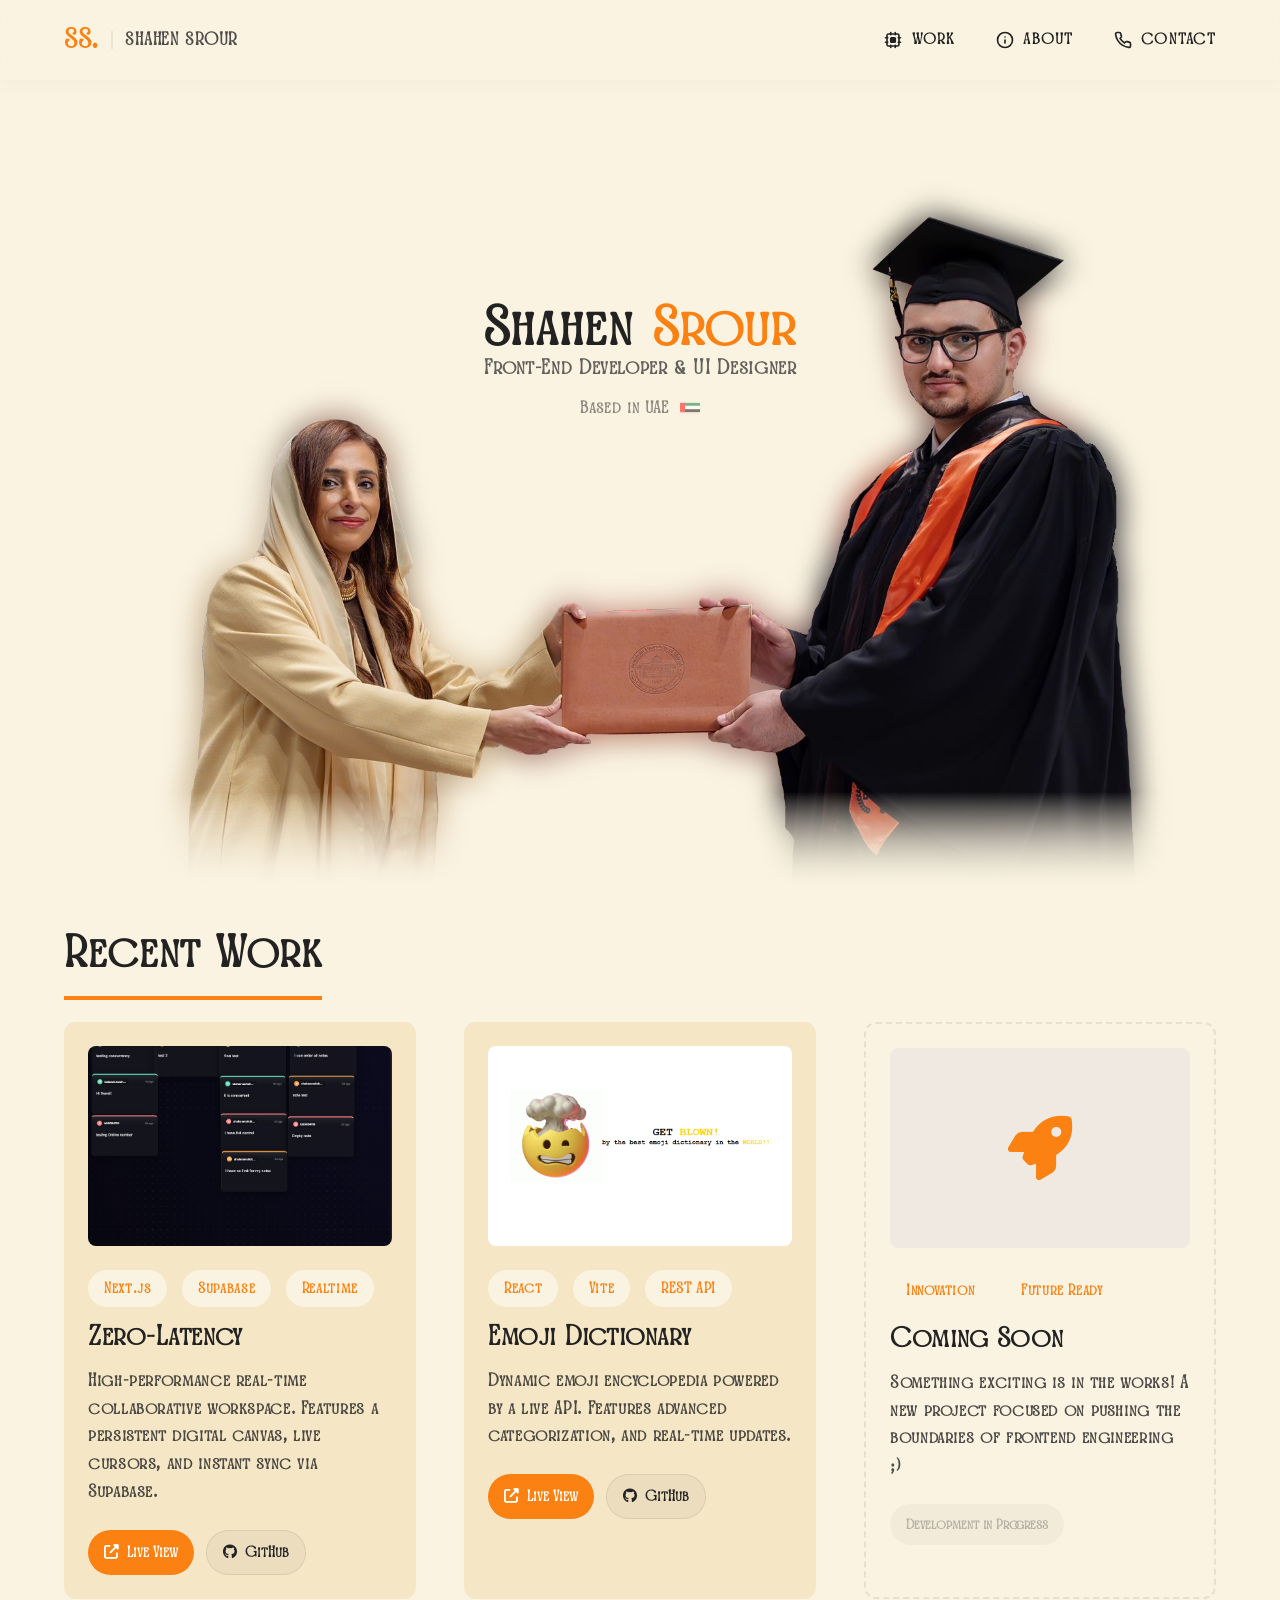
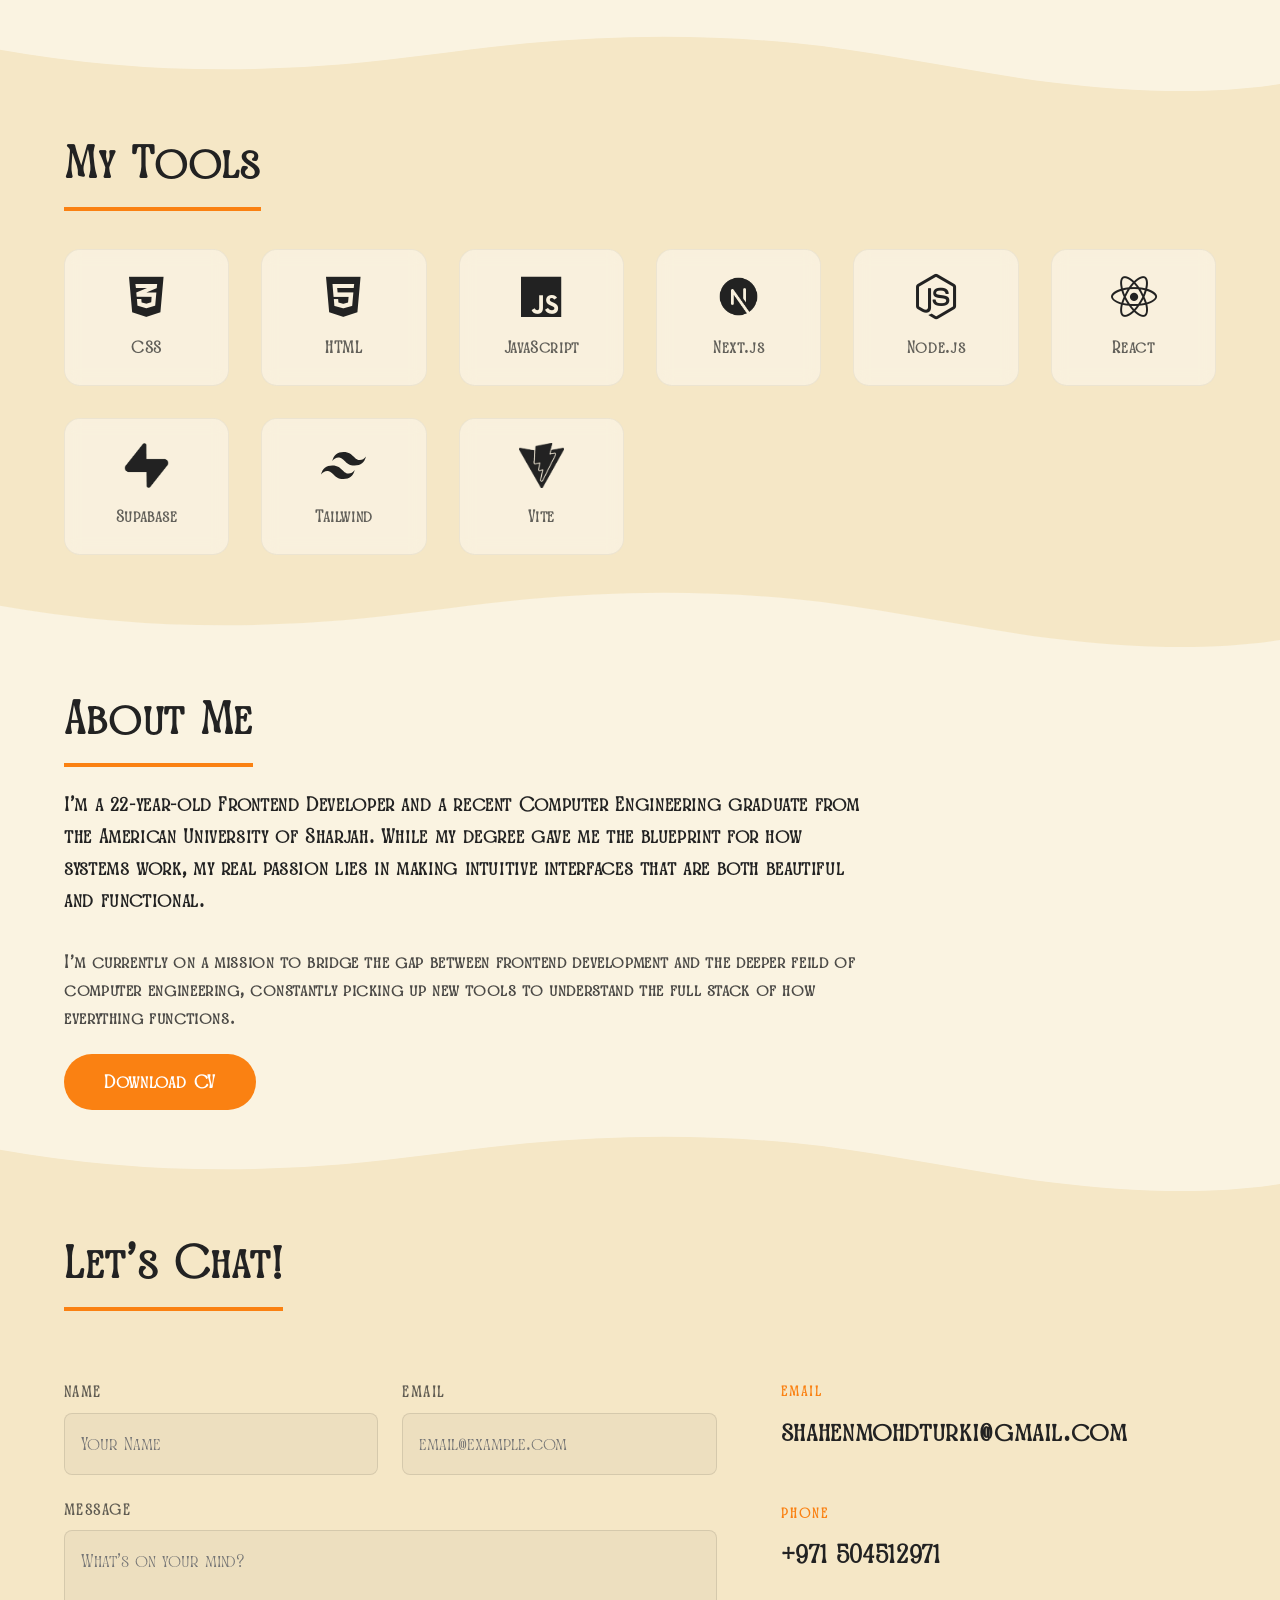
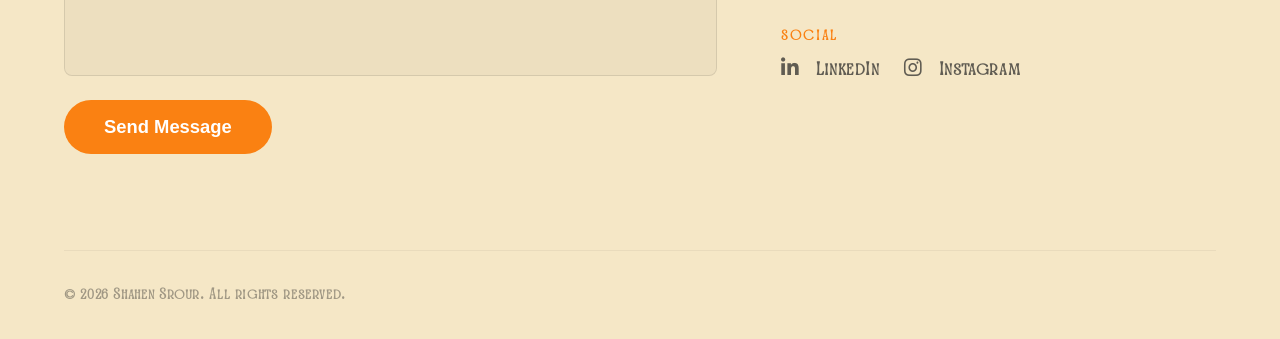
==== index.html @ a87fd387 "fixed the mail to issue" ====
<!DOCTYPE html>
<html lang="en">

<head>
  <meta charset="UTF-8">
  <meta name="viewport" content="width=device-width, initial-scale=1.0">
  <title>Shahen Srour | Portfolio</title>
  <meta name="description"
    content="Portfolio of Shahen Srour, a computer engineer specializing in frontend development.">

  <!-- Open Graph / Facebook -->
  <meta property="og:type" content="website">
  <meta property="og:url" content="https://shahensrour.com/"> <!-- Update with your actual URL if different -->
  <meta property="og:title" content="Shahen Srour | Portfolio">
  <meta property="og:description"
    content="Portfolio of Shahen Srour, a computer engineer specializing in frontend development.">
  <meta property="og:image" content="assets/images/profile_pic.png">

  <!-- Twitter -->
  <meta property="twitter:card" content="summary_large_image">
  <meta property="twitter:url" content="https://shahensrour.com/"> <!-- Update with your actual URL if different -->
  <meta property="twitter:title" content="Shahen Srour | Portfolio">
  <meta property="twitter:description"
    content="Portfolio of Shahen Srour, a computer engineer specializing in frontend development.">
  <meta property="twitter:image" content="assets/images/profile_pic.png">

  <!-- Favicon -->
  <link rel="icon" type="image/png" href="assets/images/profile_pic.png">


  <!-- Font Awesome -->
  <link rel="stylesheet" href="https://cdnjs.cloudflare.com/ajax/libs/font-awesome/6.5.1/css/all.min.css">

  <!-- CSS -->
  <link rel="stylesheet" href="style.css">
</head>

<body>

  <!-- Header -->
  <header>
    <div class="container">
      <div class="logo-group">
        <div class="logo">SS.</div>
        <span class="logo-name">Shahen Srour</span>
      </div>
      <nav class="desktop-nav">
        <ul>
          <li><a href="#work">
              <svg class="nav-icon cpu-icon" viewBox="0 0 24 24" fill="none" stroke="currentColor">
                <rect x="4" y="4" width="16" height="16" rx="2"></rect>
                <rect class="cpu-core" x="9" y="9" width="6" height="6" rx="1" fill="currentColor"></rect>
                <path d="M9 22V19M15 22V19M9 5V2M15 5V2M22 9H19M22 15H19M5 9H2M5 15H2"></path>
              </svg>
              <span>Work</span>
            </a></li>
          <li><a href="#about">
              <svg class="nav-icon info-i" viewBox="0 0 24 24" fill="none" stroke="currentColor">
                <circle cx="12" cy="12" r="10"></circle>
                <line x1="12" y1="16" x2="12" y2="12"></line>
                <line x1="12" y1="8" x2="12" y2="8.01"></line>
              </svg>
              <span>About</span>
            </a></li>
          <li><a href="#contact">
              <svg class="nav-icon phone" viewBox="0 0 24 24" fill="none" stroke="currentColor">
                <path
                  d="M22 16.92v3a2 2 0 01-2.18 2 19.79 19.79 0 01-8.63-3.07 19.5 19.5 0 01-6-6 19.79 19.79 0 01-3.07-8.67A2 2 0 014.11 2h3a2 2 0 012 1.72 12.84 12.84 0 00.7 2.81 2 2 0 01-.45 2.11L8.09 9.91a16 16 0 006 6l1.27-1.27a2 2 0 012.11-.45 12.84 12.84 0 002.81.7A2 2 0 0122 16.92z">
                </path>
              </svg>
              <span>Contact</span>
            </a></li>
        </ul>
      </nav>
      <div class="menu-toggle" id="menuToggle">
        <span></span>
        <span></span>
        <span></span>
      </div>
    </div>
  </header>

  <!-- Mobile Navigation Overlay -->
  <div class="mobile-nav-overlay" id="mobileNav">
    <div class="mobile-nav-content">
      <ul class="mobile-nav-links">
        <li><a href="#work">Work</a></li>
        <li><a href="#about">About</a></li>
        <li><a href="#contact">Contact</a></li>
      </ul>
      <div class="mobile-socials">
        <a href="https://www.linkedin.com/in/shahen-srour/" target="_blank"><i class="fa-brands fa-linkedin-in"></i></a>
        <a href="https://www.instagram.com/shahen_srour/" target="_blank"><i class="fa-brands fa-instagram"></i></a>
      </div>
    </div>
  </div>

  <!-- Hero Section -->
  <section class="hero">
    <div class="hero-image-container">
      <!-- Mobile-only cascading arrows (desktop style) natively in document flow so it's never cropped -->
      <svg class="mobile-diploma-arrows" viewBox="0 0 100 80" xmlns="http://www.w3.org/2000/svg">
        <g transform="translate(50, 15)">
          <path d="M-15,-15 L0,0 L15,-15" fill="none" stroke="var(--accent)" stroke-width="5" stroke-linecap="round"
            stroke-linejoin="round" class="arr arr-1" />
          <path d="M-15,0 L0,15 L15,0" fill="none" stroke="var(--accent)" stroke-width="5" stroke-linecap="round"
            stroke-linejoin="round" class="arr arr-2" />
          <path d="M-15,15 L0,30 L15,15" fill="none" stroke="var(--accent)" stroke-width="5" stroke-linecap="round"
            stroke-linejoin="round" class="arr arr-3" />
        </g>
      </svg>


      <picture style="display: contents;">
        <source media="(max-width: 768px)" srcset="assets/images/final_diploma.png">
        <img src="assets/images/hero.png" alt="Shahen Srour" class="hero-image" id="heroImage">
      </picture>

      <svg class="hero-image-overlay" viewBox="0 0 1600 1104" preserveAspectRatio="xMidYMid meet"
        xmlns="http://www.w3.org/2000/svg">

        <!-- The Clickable Area -->
        <polygon id="diplomaArea" points="660,660 950,650 940,850 655,850" class="diploma-click-area" />

        <!-- Playful Animated Arrows & Text pointing toward the diploma -->
        <g class="diploma-arrows-container" transform="translate(805, 590)">
          <!-- The Cascading Arrows -->
          <g class="diploma-arrows">
            <path d="M-20,-30 L0,-10 L20,-30" fill="none" stroke="var(--accent)" stroke-width="7" stroke-linecap="round"
              stroke-linejoin="round" class="arr arr-1" />
            <path d="M-20,-10 L0,10 L20,-10" fill="none" stroke="var(--accent)" stroke-width="7" stroke-linecap="round"
              stroke-linejoin="round" class="arr arr-2" />
            <path d="M-20,10 L0,30 L20,10" fill="none" stroke="var(--accent)" stroke-width="7" stroke-linecap="round"
              stroke-linejoin="round" class="arr arr-3" />
          </g>
          <!-- Hover Text -->
          <text class="diploma-hover-text" x="0" y="10" text-anchor="middle" font-family="var(--font-heading)"
            font-weight="900" font-size="45" fill="var(--accent)">YES!!</text>
        </g>

      </svg>

      <!-- Mobile overlay locked to the diploma coordinates (Percentages) -->
      <svg class="mobile-image-overlay" viewBox="0 0 100 100" preserveAspectRatio="none"
        xmlns="http://www.w3.org/2000/svg"
        style="position: absolute; top: 0; left: 0; width: 100%; height: 100%; pointer-events: none;">
        <polygon id="mobileDiplomaArea" points="77,63 148,53 131,147 52,132" class="mobile-diploma-click-area" />
      </svg>
    </div>
    <div class="container">
      <h1>Shahen <span>Srour</span></h1>
      <p>Front-End Developer & UI Designer</p>
      <div class="location-badge">
        <span>Based in UAE</span>
        <div class="flag-icon">
          <svg xmlns="http://www.w3.org/2000/svg" viewBox="0 0 600 300" width="100%" height="100%">
            <rect width="600" height="100" y="0" fill="#00732F" />
            <rect width="600" height="100" y="100" fill="#FFFFFF" />
            <rect width="600" height="100" y="200" fill="#000000" />
            <rect width="150" height="300" x="0" fill="#FF0000" />
          </svg>
        </div>
      </div>
    </div>
  </section>

  <!-- Work Section -->
  <section id="work">
    <div class="container">
      <h2 class="section-title reveal">Recent Work</h2>
      <div class="projects-grid">
        <!-- Project 1: Zero-Latency -->
        <div class="project-card reveal">
          <div class="project-img">
            <img src="assets/images/ZeroLat.png" alt="Zero-Latency Collaborative Workspace"
              style="width:100%; height:100%; object-fit:cover;">
          </div>
          <div class="tags">
            <span class="tag">Next.js</span>
            <span class="tag">Supabase</span>
            <span class="tag">Realtime</span>
          </div>
          <h3>Zero-Latency</h3>
          <p>High-performance real-time collaborative workspace. Features a persistent digital canvas, live cursors, and
            instant sync via Supabase.</p>
          <div class="project-actions">
            <a href="https://zero-latency-teal.vercel.app/" target="_blank" class="action-btn live"><i
                class="fas fa-external-link-alt"></i> Live View</a>
            <a href="https://github.com/ShahenSrour/Zero-Latency" target="_blank" class="action-btn github"><i
                class="fab fa-github"></i> GitHub</a>
          </div>
        </div>

        <!-- Project 2: Emoji Dictionary -->
        <div class="project-card reveal">
          <div class="project-img">
            <img src="assets/images/EmojiFind.png" alt="Emoji Dictionary & Finder"
              style="width:100%; height:100%; object-fit:cover;">
          </div>
          <div class="tags">
            <span class="tag">React</span>
            <span class="tag">Vite</span>
            <span class="tag">REST API</span>
          </div>
          <h3>Emoji Dictionary</h3>
          <p>Dynamic emoji encyclopedia powered by a live API. Features advanced categorization, and real-time updates.
          </p>
          <div class="project-actions">
            <a href="https://week6final.vercel.app/" target="_blank" class="action-btn live"><i
                class="fas fa-external-link-alt"></i> Live View</a>
            <a href="https://github.com/ShahenSrour/week6final" target="_blank" class="action-btn github"><i
                class="fab fa-github"></i> GitHub</a>
          </div>
        </div>

        <!-- Project 3: Coming Soon -->
        <div class="project-card reveal coming-soon">
          <div class="project-img">
            <div class="coming-soon-placeholder">
              <i class="fas fa-rocket"></i>
            </div>
          </div>
          <div class="tags">
            <span class="tag">Innovation</span>
            <span class="tag">Future Ready</span>
          </div>
          <h3>Coming Soon</h3>
          <p>Something exciting is in the works! A new project focused on pushing the boundaries of frontend engineering
            ;)</p>
          <div class="project-actions">
            <span class="action-btn disabled">Development in Progress</span>
          </div>
        </div>
      </div>
    </div>
    <div class="divider">
      <svg data-name="Layer 1" xmlns="http://www.w3.org/2000/svg" viewBox="0 0 1200 120" preserveAspectRatio="none">
        <path
          d="M985.66,92.83C906.67,72,823.78,31,743.84,14.19c-82.26-17.34-168.06-16.33-250.45.39-57.84,11.73-114,31.07-172,41.86A600.21,600.21,0,0,1,0,27.35V120H1200V95.8C1132.19,118.92,1055.71,111.31,985.66,92.83Z"
          class="shape-fill"></path>
      </svg>
    </div>
  </section>

  <!-- Skills Section -->
  <section id="skills">
    <div class="container">
      <h2 class="section-title reveal">My Tools</h2>
      <div class="skills-grid">
        <!-- 1. CSS -->
        <div class="skill-card" data-used-in="All Projects">
          <i class="fa-brands fa-css3-alt skill-icon"></i>
          <span>CSS</span>
        </div>
        <!-- 3. HTML -->
        <div class="skill-card" data-used-in="All Projects">
          <i class="fa-brands fa-html5 skill-icon"></i>
          <span>HTML</span>
        </div>
        <!-- 4. JavaScript -->
        <div class="skill-card" data-used-in="All Projects">
          <i class="fa-brands fa-js skill-icon"></i>
          <span>JavaScript</span>
        </div>
        <!-- 6. Next.js -->
        <div class="skill-card" data-used-in="Zero-Latency">
          <img src="assets/images/NextJs.png" alt="Next.js" class="skill-icon">
          <span>Next.js</span>
        </div>
        <!-- 7. Node.js -->
        <div class="skill-card" data-used-in="Zero-Latency">
          <i class="fa-brands fa-node-js skill-icon"></i>
          <span>Node.js</span>
        </div>
        <!-- 9. React -->
        <div class="skill-card" data-used-in="All Projects">
          <i class="fa-brands fa-react skill-icon"></i>
          <span>React</span>
        </div>
        <!-- 12. Supabase -->
        <div class="skill-card" data-used-in="Zero-Latency">
          <img src="assets/images/SupaBase.png" alt="Supabase" class="skill-icon">
          <span>Supabase</span>
        </div>
        <!-- 13. Tailwind CSS -->
        <div class="skill-card" data-used-in="All Projects">
          <svg class="skill-icon" viewBox="0 0 24 24" fill="currentColor">
            <path
              d="M12.001 4.8c-3.2 0-5.2 1.6-6 4.8 1.2-1.6 2.6-2.2 4.2-1.8.913.228 1.565.89 2.288 1.624C13.666 10.618 15.027 12 18.001 12c3.2 0 5.2-1.6 6-4.8-1.2 1.6-2.6 2.2-4.2 1.8-.913-.228-1.565-.89-2.288-1.624C16.337 6.182 14.976 4.8 12.001 4.8zm-6 7.2c-3.2 0-5.2 1.6-6 4.8 1.2-1.6 2.6-2.2 4.2-1.8.913.228 1.565.89 2.288 1.624 1.177 1.194 2.538 2.576 5.512 2.576 3.2 0 5.2-1.6 6-4.8-1.2 1.6-2.6 2.2-4.2 1.8-.913-.228-1.565-.89-2.288-1.624C10.337 13.382 8.976 12 6.001 12z" />
          </svg>
          <span>Tailwind</span>
        </div>
        <!-- 15. Vite -->
        <div class="skill-card" data-used-in="Emoji Dictionary">
          <img src="assets/images/Vite.png" alt="Vite" class="skill-icon">
          <span>Vite</span>
        </div>
      </div>
    </div>
    <div class="divider">
      <svg data-name="Layer 1" xmlns="http://www.w3.org/2000/svg" viewBox="0 0 1200 120" preserveAspectRatio="none">
        <path
          d="M985.66,92.83C906.67,72,823.78,31,743.84,14.19c-82.26-17.34-168.06-16.33-250.45.39-57.84,11.73-114,31.07-172,41.86A600.21,600.21,0,0,1,0,27.35V120H1200V95.8C1132.19,118.92,1055.71,111.31,985.66,92.83Z"
          class="shape-fill"></path>
      </svg>
    </div>
  </section>

  <!-- About Section -->
  <section id="about" class="reveal">
    <div class="container">
      <h2 class="section-title">About Me</h2>
      <div style="max-width: 800px;">
        <p style="font-size: 1.25rem; margin-bottom: 2rem;">
          I’m a 22-year-old Frontend Developer and a recent Computer Engineering graduate from the American University
          of Sharjah. While my degree gave me the blueprint for how systems work, my real passion lies in making
          intuitive interfaces that are both beautiful and functional.
        </p>
        <p style="font-size: 1.1rem; opacity: 0.8; margin-bottom: 2rem;">
          I’m currently on a mission to bridge the gap between frontend development and the deeper feild of computer
          engineering, constantly picking up new tools to understand the full stack of how everything functions.</p>
        <div class="contact-links" style="justify-content: flex-start;">
          <a href="assets/docs/Shahen_Srour_CV.pdf" target="_blank" download class="contact-btn">Download CV</a>
        </div>
      </div>
    </div>
    <div class="divider">
      <svg data-name="Layer 1" xmlns="http://www.w3.org/2000/svg" viewBox="0 0 1200 120" preserveAspectRatio="none">
        <path
          d="M985.66,92.83C906.67,72,823.78,31,743.84,14.19c-82.26-17.34-168.06-16.33-250.45.39-57.84,11.73-114,31.07-172,41.86A600.21,600.21,0,0,1,0,27.35V120H1200V95.8C1132.19,118.92,1055.71,111.31,985.66,92.83Z"
          class="shape-fill"></path>
      </svg>
    </div>
  </section>

  <!-- Contact Section -->
  <section id="contact" class="reveal">
    <div class="container">
      <h2 class="section-title">Let's Chat!</h2>
      <div class="contact-grid">
        <!-- Contact Form -->
        <div class="contact-form-wrapper reveal">
          <form class="contact-form" action="https://formspree.io/f/xykbylvr" method="POST">
            <div class="form-row">
              <div class="form-group">
                <label for="name">Name</label>
                <input type="text" id="name" name="name" placeholder="Your Name" required>
              </div>
              <div class="form-group">
                <label for="email">Email</label>
                <input type="email" id="email" name="email" placeholder="email@example.com" required>
              </div>
            </div>
            <div class="form-group">
              <label for="message">Message</label>
              <textarea id="message" name="message" rows="4" placeholder="What's on your mind?" required></textarea>
            </div>
            <button type="submit" class="contact-btn">Send Message</button>
          </form>
        </div>

        <!-- Contact Info -->
        <div class="contact-details reveal">
          <div class="detail-item">
            <span class="detail-label">Email</span>
            <a href="https://mail.google.com/mail/?view=cm&fs=1&to=shahenmohdturki@gmail.com" target="_blank" class="detail-link">shahenmohdturki@gmail.com</a>
          </div>
          <div class="detail-item">
            <span class="detail-label">Phone</span>
            <a href="tel:+971504512971" class="detail-link">+971 504512971</a>
          </div>
          <div class="detail-item">
            <span class="detail-label">Social</span>
            <div class="social-links">
              <a href="https://www.linkedin.com/in/shahen-srour/" target="_blank"><i
                  class="fa-brands fa-linkedin-in"></i> LinkedIn</a>
              <a href="https://www.instagram.com/shahen_srour/" target="_blank"><i class="fa-brands fa-instagram"></i>
                Instagram</a>
            </div>
          </div>
        </div>
      </div>

      <div class="footer-bottom">
        <div class="footer-copy">
          <p>&copy; 2026 Shahen Srour. All rights reserved.</p>
        </div>
      </div>
    </div>
  </section>

  <!-- Diploma Modal -->
  <div id="diplomaModal" class="modal-overlay">
    <div class="modal-content" style="max-width: 800px; padding: 2rem;">
      <div class="modal-header"
        style="display: flex; justify-content: space-between; align-items: center; margin-bottom: 1rem;">
        <h2 style="margin: 0; font-size: 1.5rem;">My Diploma</h2>
        <button id="closeDiplomaBtn"
          style="background: none; border: none; font-size: 2rem; cursor: pointer; color: var(--text); line-height: 1;">&times;</button>
      </div>
      <div class="diploma-placeholder">
        <iframe src="assets/docs/AUS%20Diploma%20@94119.pdf" width="100%" height="100%" style="border: none;"></iframe>
      </div>
    </div>
  </div>

  <!-- Thank You Modal -->
  <div id="thankYouModal" class="modal-overlay">
    <div class="modal-content">
      <div class="modal-icon"><i class="fas fa-check-circle"></i></div>
      <h2>Message Sent!</h2>
      <p>Thank you for reaching out, Shahen will get back to you soon.</p>
    </div>
  </div>

  <!-- JS -->
  <script src="script.js"></script>
</body>

</html>
---- style.css ----
@font-face {
  font-family: 'Awesome Lathusca';
  src: url('./assets/fonts/Awesome%20Lathusca%20Regular.otf') format('opentype');
  font-weight: normal;
  font-style: normal;
}

:root {
  --bg: #FAF3E1;
  --text: #222222;
  --accent: #FA8112;
  --support: #F5E7C6;
  --font-heading: 'Awesome Lathusca', serif;
  --font-body: 'Awesome Lathusca', serif;
  --transition: all 0.4s cubic-bezier(0.23, 1, 0.32, 1);
}

* {
  margin: 0;
  padding: 0;
  box-sizing: border-box;
}

body {
  background-color: var(--bg);
  color: var(--text);
  font-family: var(--font-body);
  line-height: 1.6;
  overflow-x: hidden;
  font-size: 1.32rem;
  font-weight: 700;
  letter-spacing: 0.03em;
}

h1,
h2,
h3 {
  font-family: var(--font-heading);
  font-weight: 800;
  letter-spacing: 0.02em;
}

a {
  text-decoration: none;
  color: inherit;
  transition: var(--transition);
}

/* Layout Utilities */
.container {
  max-width: 1300px;
  margin-left: auto;
  margin-right: auto;
  padding: 0 4rem;
}

section {
  padding: 2rem 0 8rem 0;
  position: relative;
  overflow: hidden;
  scroll-margin-top: 80px;
  /* Offset for fixed header height */
}

/* Section Dividers */
.divider {
  position: absolute;
  bottom: -1px;
  /* Overlap slightly to hide stitch lines */
  left: 0;
  width: 100%;
  overflow: hidden;
  line-height: 0;
  z-index: 10;
}

.divider svg {
  position: relative;
  display: block;
  width: calc(100% + 1.3px);
  height: 60px;
}

#work .divider .shape-fill {
  fill: var(--support);
}

#work {
  padding-top: 1rem;
  padding-bottom: 6rem;
}

#skills .divider .shape-fill {
  fill: var(--bg);
}

#about .divider .shape-fill {
  fill: var(--support);
}

#about {
  padding-bottom: 6rem;
}

#skills,
#contact {
  background-color: var(--support);
  padding-bottom: 6rem;
}

#contact {
  padding-bottom: 2rem;
}

/* Header */
header {
  height: 80px;
  /* Standardized height for a consistent look */
  display: flex;
  align-items: center;
  position: fixed;
  top: 0;
  left: 0;
  width: 100%;
  z-index: 2100;
  background: rgba(250, 243, 225, 0.85);
  backdrop-filter: blur(12px);
  box-shadow: 0 4px 20px rgba(0, 0, 0, 0.03);
  /* Always subtle shadow */
}

header .container {
  display: flex;
  justify-content: space-between;
  align-items: center;
  width: 100%;
}

.logo-group {
  display: flex;
  align-items: center;
  gap: 0.75rem;
}

.logo {
  font-family: var(--font-heading);
  font-weight: 900;
  font-size: 1.72rem;
  color: var(--accent);
  line-height: 1;
}

.logo-name {
  font-family: var(--font-heading);
  font-weight: 900;
  font-size: 1.09rem;
  text-transform: uppercase;
  letter-spacing: 0.05em;
  opacity: 0.8;
  border-left: 2px solid rgba(0, 0, 0, 0.08);
  padding-left: 0.75rem;
  line-height: 1;
}

.desktop-nav ul {
  display: flex;
  list-style: none;
  gap: 2.5rem;
}

.desktop-nav ul a {
  display: flex;
  align-items: center;
  gap: 0.6rem;
  font-weight: 700;
  font-size: 0.98rem;
  text-transform: uppercase;
  letter-spacing: 0.08em;
  padding: 0.5rem 0rem;
}

.desktop-nav ul a:hover {
  color: var(--accent);
}

.nav-icon {
  width: 18px;
  height: 18px;
  stroke: currentColor;
  stroke-width: 2.2;
  stroke-linecap: round;
  stroke-linejoin: round;
  transition: transform 0.3s cubic-bezier(0.17, 0.67, 0.83, 0.67);
}

/* Menu Toggle Bar (Burger) */
.menu-toggle {
  display: none;
  flex-direction: column;
  gap: 6px;
  cursor: pointer;
  z-index: 2100;
  padding: 10px;
}

.menu-toggle span {
  display: block;
  width: 28px;
  height: 2px;
  background-color: var(--text);
  border-radius: 2px;
  transition: var(--transition);
  transform-origin: center;
}

.menu-toggle.active span:nth-child(1) {
  transform: translateY(8px) rotate(45deg);
}

.menu-toggle.active span:nth-child(2) {
  opacity: 0;
  transform: translateX(-10px);
}

.menu-toggle.active span:nth-child(3) {
  transform: translateY(-8px) rotate(-45deg);
}

/* Mobile Nav Overlay */
.mobile-nav-overlay {
  position: fixed;
  top: 0;
  left: 0;
  width: 100%;
  height: 100%;
  background: rgba(250, 243, 225, 0.95);
  backdrop-filter: blur(20px);
  z-index: 2000;
  display: flex;
  align-items: center;
  justify-content: center;
  opacity: 0;
  visibility: hidden;
  transition: var(--transition);
}

.mobile-nav-overlay.active {
  opacity: 1;
  visibility: visible;
}

.mobile-nav-content {
  text-align: center;
}

.mobile-nav-links {
  list-style: none;
  margin-bottom: 3rem;
}

.mobile-nav-links li {
  margin-bottom: 2rem;
  overflow: hidden;
}

.mobile-nav-links a {
  font-family: var(--font-heading);
  font-size: 2.88rem;
  font-weight: 900;
  color: var(--text);
  text-transform: uppercase;
  display: block;
  transition: var(--transition);
  transform: translateY(50px);
  opacity: 0;
}

.mobile-nav-overlay.active .mobile-nav-links a {
  transform: translateY(0);
  opacity: 1;
}

/* Staggered link animations */
.mobile-nav-overlay.active .mobile-nav-links li:nth-child(1) a {
  transition-delay: 0.1s;
}

.mobile-nav-overlay.active .mobile-nav-links li:nth-child(2) a {
  transition-delay: 0.2s;
}

.mobile-nav-overlay.active .mobile-nav-links li:nth-child(3) a {
  transition-delay: 0.3s;
}

.mobile-nav-links a:hover {
  color: var(--accent);
  transform: scale(1.1);
}

.mobile-socials {
  display: flex;
  justify-content: center;
  gap: 2rem;
  font-size: 1.72rem;
  opacity: 0;
  transform: translateY(20px);
  transition: var(--transition);
  transition-delay: 0.4s;
}

.mobile-nav-overlay.active .mobile-socials {
  opacity: 1;
  transform: translateY(0);
}

.mobile-socials a:hover {
  color: var(--accent);
}

/* Tripwire Animation Classes */
nav ul a.is-animating .nav-icon.phone {
  animation: ring 0.4s infinite ease-in-out;
}

nav ul a.is-animating .nav-icon.info-i {
  animation: bounce 0.6s infinite ease-out;
  /* Now infinite if hovering */
}

nav ul a.is-animating .nav-icon.cpu-icon {
  animation: cpuProcess 0.6s infinite ease-in-out;
}

nav ul a.is-animating .nav-icon.cpu-icon .cpu-core {
  animation: cpuPulse 0.4s infinite alternate;
}

@keyframes cpuProcess {

  0%,
  100% {
    transform: scale(1) rotate(0);
  }

  50% {
    transform: scale(1.1) rotate(5deg);
  }
}

@keyframes cpuPulse {
  from {
    opacity: 0.4;
    filter: drop-shadow(0 0 0px var(--accent));
  }

  to {
    opacity: 1;
    filter: drop-shadow(0 0 4px var(--accent));
  }
}

@keyframes ring {

  0%,
  100% {
    transform: rotate(0);
  }

  25% {
    transform: rotate(-15deg);
  }

  50% {
    transform: rotate(15deg);
  }

  75% {
    transform: rotate(-15deg);
  }
}

@keyframes bounce {

  0%,
  100% {
    transform: translateY(0);
  }

  40% {
    transform: translateY(-7px);
  }

  60% {
    transform: translateY(-2px);
  }

  80% {
    transform: translateY(-5px);
  }
}

/* Hero Section */
.hero {
  height: 100vh;
  width: 100%;
  display: flex;
  align-items: center;
  justify-content: center;
  position: relative;
  background-color: var(--bg);
}

.hero-image-container {
  position: absolute;
  bottom: 0;
  left: 0;
  width: 100%;
  height: 80vh;
  z-index: 1;
  transform: translateX(15px);
  pointer-events: none;
}

.hero-image {
  width: 100%;
  height: 100%;
  object-fit: contain;
  pointer-events: none;
}

@media (max-width: 768px) {
  .hero-image {
    border-radius: 0 0 25% 25%;
  }
}

@media (min-width: 769px) {
  .hero-image {
    -webkit-mask-image: linear-gradient(to bottom, black 85%, transparent 100%);
    mask-image: linear-gradient(to bottom, black 85%, transparent 100%);
  }
}

.hero-image-overlay,
.mobile-image-overlay {
  position: absolute;
  top: 0;
  left: 0;
  width: 100%;
  height: 100%;
  pointer-events: none;
  /* Let empty space pass clicks through */
  overflow: visible;
  /* Prevent SVGs from cropping out-of-bounds polygons visually */
}

.diploma-click-area {
  fill: transparent;
  stroke: transparent;
  pointer-events: auto;
  /* Clicks register on the entire polygon */
  cursor: pointer;
  transition: var(--transition);
}

.mobile-diploma-click-area {
  fill: transparent;
  stroke: transparent;
  pointer-events: auto;
  cursor: pointer;
  transition: var(--transition);
}

/* Playful SVG Arrows Container */
.diploma-arrows-container {
  pointer-events: none;
  /* Let empty space pass clicks through */
}

/* Ensure mobile-dedicated elements remain hidden on desktop */
.mobile-diploma-arrows,
.mobile-image-overlay {
  display: none !important;
}

.diploma-arrows {
  opacity: 1;
  transition: opacity 0.3s ease 0.3s;
  /* Waits 0.3s before fading in after mouse leaves */
}

.diploma-hover-text {
  opacity: 0;
  transform: translateY(10px) scale(0.8);
  transition: all 0.2s ease 0s;
  /* Fades out immediately when mouse leaves */
}

.arr {
  opacity: 0;
  animation: arrowStrobe 2s infinite ease-out;
}

.arr-1 {
  animation-delay: 0s;
}

.arr-2 {
  animation-delay: 0.2s;
}

.arr-3 {
  animation-delay: 0.4s;
}

@keyframes arrowStrobe {
  0% {
    opacity: 0;
    transform: translateY(-20px);
  }

  35% {
    opacity: 1;
    transform: translateY(0);
  }

  75% {
    opacity: 0;
    transform: translateY(20px);
  }

  100% {
    opacity: 0;
    transform: translateY(20px);
  }

  /* Ensures it remains invisible while resetting top */
}

/* Transform arrows to YES text upon hover seamlessly */
.diploma-click-area:hover~.diploma-arrows-container .diploma-arrows {
  opacity: 0;
  transition: opacity 0.1s ease 0s;
  /* Fades out immediately when hovered */
}

.diploma-click-area:hover~.diploma-arrows-container .diploma-hover-text {
  opacity: 1;
  transform: translateY(0) scale(1.1);
  fill: #e67610;
  transition: all 0.4s cubic-bezier(0.175, 0.885, 0.32, 1.275) 0.1s;
  /* Fades in smoothly after arrows disappear */
}

@media (min-width: 769px) {
  .hero-image-container::after {
    content: '';
    position: absolute;
    bottom: 0;
    left: 0;
    width: 100%;
    height: 15vh;
    background: linear-gradient(to top, var(--bg) 10%, transparent 80%);
    z-index: 2;
    pointer-events: none;
  }
}

.hero .container {
  position: absolute;
  top: 40%;
  left: 50%;
  transform: translate(-50%, -50%);
  z-index: 3;
  text-align: center;
  width: 100%;
  pointer-events: none;
}

.hero h1,
.hero p {
  pointer-events: auto;
}

.hero h1 {
  font-size: 3.45rem;
  font-weight: 900;
  margin-bottom: 0rem;
  line-height: 1;
}

.hero h1 span {
  color: var(--accent);
}

.hero p {
  font-size: 1.26rem;
  font-weight: 700;
  line-height: 1;
  margin-top: 0.2rem;
  max-width: 600px;
  margin-left: auto;
  margin-right: auto;
  opacity: 0.7;
}

.location-badge {
  display: flex;
  align-items: center;
  justify-content: center;
  gap: 0.5rem;
  margin-top: 1rem;
  font-size: 1.03rem;
  font-weight: 800;
  color: var(--text);
  opacity: 0.5;
}

.flag-icon {
  width: 20px;
  height: 10px;
  /* Exact 2:1 ratio for UA flag alignment */
  border-radius: 1px;
  box-shadow: 0 1px 3px rgba(0, 0, 0, 0.1);
  overflow: hidden;
  display: flex;
  margin-left: 0.2rem;
  /* Pull it slightly closer to the text */
}


/* Projects Section */
.section-title {
  font-size: 2.88rem;
  margin-bottom: 2rem;
  position: relative;
  display: inline-block;
}

.section-title::after {
  content: '';
  position: absolute;
  bottom: -10px;
  left: 0;
  width: 100%;
  height: 4px;
  background: var(--accent);
}

.projects-grid {
  display: grid;
  grid-template-columns: repeat(3, 1fr);
  gap: 3rem;
}

.project-card {
  background: var(--support);
  padding: 1.5rem;
  border-radius: 12px;
  transition: var(--transition);
}



.project-img {
  width: 100%;
  height: 200px;
  background: #eee;
  border-radius: 8px;
  margin-bottom: 1.5rem;
  overflow: hidden;
}

.project-card h3 {
  font-size: 1.72rem;
  margin-bottom: 0.5rem;
}

.project-card p {
  font-size: 1.09rem;
  opacity: 0.8;
  margin-bottom: 1.5rem;
}

.tag {
  display: inline-block;
  padding: 0.4rem 1rem;
  background: var(--bg);
  color: var(--accent);
  border-radius: 50px;
  font-size: 0.92rem;
  font-weight: 800;
  margin-right: 0.5rem;
  margin-bottom: 0.5rem;
}

/* Project Actions */
.project-actions {
  display: flex;
  gap: 0.75rem;
  flex-wrap: wrap;
}

.action-btn {
  padding: 0.6rem 1rem;
  border-radius: 50px;
  font-size: 0.92rem;
  font-weight: 800;
  display: flex;
  align-items: center;
  gap: 0.5rem;
  transition: var(--transition);
  text-transform: none;
  letter-spacing: 0;
}

.action-btn.live {
  background: var(--accent);
  color: white;
}

.action-btn.github {
  background: rgba(0, 0, 0, 0.04);
  color: var(--text);
  border: 1px solid rgba(0, 0, 0, 0.08);
}

.action-btn:hover:not(.disabled) {
  transform: translateY(-3px);
  box-shadow: 0 5px 15px rgba(250, 129, 18, 0.2);
}

.action-btn.disabled {
  background: rgba(0, 0, 0, 0.03);
  color: rgba(0, 0, 0, 0.25);
  cursor: not-allowed;
  pointer-events: none;
  font-size: 0.86rem;
}

/* Coming Soon Special Card */
.coming-soon {
  border: 2px dashed rgba(0, 0, 0, 0.08);
  background: transparent !important;
  box-shadow: none !important;
}



.coming-soon-placeholder {
  width: 100%;
  height: 100%;
  display: flex;
  align-items: center;
  justify-content: center;
  font-size: 4.02rem;
  color: var(--accent);
  background: rgba(250, 129, 18, 0.05);
  transition: var(--transition);
}



/* Skills Grid & Cards */
.skills-grid {
  display: grid;
  grid-template-columns: repeat(auto-fill, minmax(160px, 1fr));
  gap: 2rem;
  margin-top: 1rem;
}

.skill-card {
  background: rgba(255, 255, 255, 0.4);
  backdrop-filter: blur(8px);
  border: 1px solid rgba(0, 0, 0, 0.05);
  padding: 1.5rem;
  border-radius: 16px;
  display: flex;
  flex-direction: column;
  align-items: center;
  justify-content: center;
  gap: 1rem;
  transition: var(--transition);
  text-align: center;
  position: relative;
  /* For tooltips */
}

/* Tooltip Styles */
.skill-card::after {
  content: attr(data-used-in);
  position: absolute;
  bottom: 0px;
  /* Hidden start point */
  left: 50%;
  transform: translateX(-50%) translateY(10px);
  background: var(--text);
  color: white;
  padding: 0.5rem 1rem;
  border-radius: 8px;
  font-size: 0.86rem;
  font-weight: 700;
  white-space: nowrap;
  opacity: 0;
  visibility: hidden;
  transition: all 0.3s cubic-bezier(0.23, 1, 0.32, 1);
  pointer-events: none;
  z-index: 100;
  box-shadow: 0 10px 20px rgba(0, 0, 0, 0.15);
}

/* Tooltip arrow */
.skill-card::before {
  content: '';
  position: absolute;
  bottom: 0px;
  left: 50%;
  transform: translateX(-50%) translateY(10px);
  border-width: 6px;
  border-style: solid;
  border-color: var(--text) transparent transparent transparent;
  opacity: 0;
  visibility: hidden;
  transition: all 0.3s cubic-bezier(0.23, 1, 0.32, 1);
  z-index: 100;
}

.skill-card:hover::after {
  transition-delay: 100ms;
  opacity: 1;
  visibility: visible;
  bottom: 100%;
  /* Move above card */
  margin-bottom: 10px;
  transform: translateX(-50%) translateY(0);
}

.skill-card:hover::before {
  transition-delay: 100ms;
  opacity: 1;
  visibility: visible;
  bottom: 100%;
  margin-bottom: -2px;
  /* Connect arrow to tooltip */
  transform: translateX(-50%) translateY(0);
}

.skill-card:hover {
  transition-delay: 100ms;
  transform: translateY(-8px);
  background: white;
  border-color: var(--accent);
  box-shadow: 0 15px 30px rgba(250, 129, 18, 0.15);
}

.skill-icon {
  font-size: 2.88rem;
  width: 45px;
  height: 45px;
  color: var(--text);
  transition: var(--transition);
  object-fit: contain;
}

.skill-card:hover .skill-icon {
  transition-delay: 100ms;
  color: var(--accent);
  transform: scale(1.1);
}

.skill-card span {
  font-size: 1.03rem;
  font-weight: 800;
  color: var(--text);
  opacity: 0.7;
  transition: var(--transition);
}

.skill-card:hover span {
  opacity: 1;
  color: var(--accent);
}

/* Animations */
@keyframes rocketPulse {

  0%,
  100% {
    transform: scale(1) translateY(0);
    opacity: 0.3;
  }

  50% {
    transform: scale(1.1) translateY(-10px);
    opacity: 0.6;
  }
}

/* Scroll reveal for skills */
.skill-card.reveal {
  opacity: 0;
  transform: translateY(20px);
  transition: all 0.6s cubic-bezier(0.23, 1, 0.32, 1);
}

.skill-card.reveal.active {
  opacity: 1;
  transform: translateY(0);
}

/* Contact Section */
/* Contact Section Expanded */
.contact-grid {
  display: grid;
  grid-template-columns: 1.5fr 1fr;
  gap: 4rem;
  align-items: flex-start;
  margin-top: 3rem;
}

/* Contact Form */
.contact-form {
  display: flex;
  flex-direction: column;
  gap: 1.5rem;
}

.form-row {
  display: grid;
  grid-template-columns: 1fr 1fr;
  gap: 1.5rem;
}

.form-group {
  display: flex;
  flex-direction: column;
  gap: 0.5rem;
}

.form-group label {
  font-size: 0.92rem;
  font-weight: 800;
  text-transform: uppercase;
  letter-spacing: 0.1em;
  opacity: 0.7;
}

.form-group input,
.form-group textarea {
  padding: 1rem;
  background: rgba(0, 0, 0, 0.03);
  border: 1px solid rgba(0, 0, 0, 0.1);
  border-radius: 8px;
  font-family: inherit;
  font-size: 1.15rem;
  transition: var(--transition);
}

.form-group textarea {
  resize: none;
  /* Locked to prevent layout shifting */
}

.form-group input:focus,
.form-group textarea:focus {
  outline: none;
  border-color: var(--accent);
  background: var(--bg);
  box-shadow: 0 0 0 4px rgba(250, 129, 18, 0.1);
}

.contact-btn {
  padding: 1rem 2.5rem;
  background: var(--accent);
  color: white;
  border: none;
  border-radius: 50px;
  font-weight: 800;
  font-size: 1.15rem;
  cursor: pointer;
  transition: var(--transition);
  align-self: flex-start;
}

.contact-btn:hover {
  transform: translateY(-5px);
  box-shadow: 0 10px 20px rgba(250, 129, 18, 0.3);
}

/* Contact Details */
.contact-details {
  display: flex;
  flex-direction: column;
  gap: 3rem;
}

.detail-item {
  display: flex;
  flex-direction: column;
  gap: 0.5rem;
}

.detail-label {
  font-size: 0.86rem;
  font-weight: 900;
  text-transform: uppercase;
  letter-spacing: 0.15em;
  color: var(--accent);
}

.detail-link {
  font-size: 1.72rem;
  font-weight: 700;
  color: var(--text);
  transition: var(--transition);
}

.detail-link:hover {
  opacity: 0.7;
  transform: translateX(5px);
}

.social-links {
  display: flex;
  gap: 1.5rem;
}

.social-links a {
  font-size: 1.15rem;
  opacity: 0.7;
  transition: var(--transition);
}

.social-links b i {
  margin-right: 0.6rem;
  font-size: 1.26rem;
}

.social-links a:hover {
  opacity: 1;
  color: var(--accent);
}

.social-links a i {
  margin-right: 0.6rem;
  font-size: 1.26rem;
}

/* Footer Bottom */
.footer-bottom {
  margin-top: 6rem;
  padding-top: 2rem;
  border-top: 1px solid rgba(0, 0, 0, 0.05);
}

.footer-copy {
  display: flex;
  justify-content: space-between;
  opacity: 0.4;
  font-size: 0.92rem;
}

/* Animations */
@keyframes fadeInUp {
  to {
    opacity: 1;
    transform: translateY(0);
  }
}

.reveal {
  opacity: 1;
}

#skills li {
  margin-bottom: 0.5rem;
  transition: var(--transition);
}

#skills li:hover {
  color: var(--accent);
  transform: translateX(5px);
}

/* Tablet Responsiveness */
@media (max-width: 768px) {
  .container {
    padding: 0 2rem;
  }

  .desktop-nav {
    display: none;
  }

  .menu-toggle {
    display: flex;
  }

  header {
    height: 70px;
  }

  .hero {
    height: auto;
    min-height: 100vh;
    padding: 8rem 0 4rem;
    display: flex;
    flex-direction: column;
    justify-content: center;
    align-items: center;
  }

  .hero-image-container {
    position: relative;
    top: auto;
    bottom: auto;
    left: auto;
    right: auto;
    width: 95%;
    max-width: 550px;
    height: auto;
    margin: 0 auto 2rem auto;
    transform: none;
    z-index: 1;
    display: flex;
    /* Centering block for both image and overlay elements */
    flex-direction: column;
    align-items: center;
    animation: wiggleImage 5s ease-in-out infinite;
  }

  .mobile-diploma-arrows {
    display: block;
    position: relative;
    margin-bottom: 10px;
    width: 60px;
    height: 60px;
    pointer-events: none;
    z-index: 5;
  }

  .hero-image {
    width: 100%;
    height: auto;
    display: block;
    object-fit: contain;
    object-position: center;
    pointer-events: none;
    border-radius: 0;
  }

  .hero-image-overlay {
    display: none !important;
  }

  .mobile-image-overlay {
    display: block !important;
    position: absolute;
    top: 50%;
    left: 50%;
    transform: translate(-50%, -50%);
    width: 100%;
    height: 100%;
    overflow: visible;
    z-index: 2;
  }

  .hero-image {
    width: 100%;
    height: auto;
    display: block;
  }

  @keyframes wiggleImage {

    0%,
    85%,
    100% {
      transform: rotate(0deg);
    }

    88% {
      transform: rotate(-1deg);
    }

    91% {
      transform: rotate(1deg);
    }

    94% {
      transform: rotate(-1deg);
    }

    97% {
      transform: rotate(1deg);
    }
  }

  .hero-image-overlay {
    display: none;
  }

  .mobile-image-overlay {
    display: block;
  }



  .hero .container {
    position: relative;
    top: auto;
    left: auto;
    transform: none;
    padding: 0 1.5rem;
  }

  .hero h1 {
    font-size: 2.88rem;
  }

  .hero p {
    font-size: 1.15rem;
    padding: 0;
    background: transparent;
    backdrop-filter: none;
  }

  section {
    padding: 4rem 0 6rem;
  }

  .section-title {
    font-size: 2.3rem;
  }

  .projects-grid {
    grid-template-columns: 1fr 1fr;
    gap: 1.5rem;
  }

  #skills .container>div {
    grid-template-columns: 1fr 1fr !important;
    gap: 2rem !important;
  }

  .divider svg {
    height: 40px;
  }

  .contact-grid {
    grid-template-columns: 1fr;
    gap: 3rem;
  }

  .detail-link {
    font-size: 1.44rem;
  }
}

/* Mobile Responsiveness */
@media (max-width: 480px) {
  .container {
    padding: 0 1.25rem;
  }

  header {
    height: 60px;
  }

  nav ul {
    gap: 1rem;
  }

  nav ul a {
    font-size: 0.86rem;
  }

  .hero {
    padding: 6rem 0 3rem;
  }



  .hero h1 {
    font-size: 2.3rem;
  }

  .hero p {
    font-size: 1.09rem;
  }

  section {
    padding: 3rem 0 5rem;
  }

  .section-title {
    font-size: 1.84rem;
  }

  .projects-grid {
    grid-template-columns: 1fr;
    gap: 1.5rem;
  }

  #skills .container>div {
    grid-template-columns: 1fr !important;
    gap: 1.5rem !important;
  }

  .contact-btn {
    padding: 0.8rem 2rem;
    font-size: 1.03rem;
  }

  .form-row {
    grid-template-columns: 1fr;
  }

  .detail-link {
    font-size: 1.32rem;
  }

  .footer-copy {
    flex-direction: column;
    gap: 1.5rem;
    text-align: center;
  }

  .divider svg {
    height: 30px;
  }
}

/* Thank You Modal Overlay */
.modal-overlay {
  position: fixed;
  top: 0;
  left: 0;
  width: 100%;
  height: 100%;
  background: rgba(0, 0, 0, 0.6);
  backdrop-filter: blur(10px);
  z-index: 3000;
  display: none;
  align-items: center;
  justify-content: center;
  padding: 2rem;
}

.modal-overlay.active {
  display: flex !important;
}

.modal-content {
  background: var(--support);
  padding: 3.5rem 2.5rem;
  border-radius: 25px;
  text-align: center;
  max-width: 450px;
  width: 100%;
  box-shadow: 0 40px 100px rgba(0, 0, 0, 0.25);
  animation: modalPop 0.4s cubic-bezier(0.175, 0.885, 0.32, 1.275);
}

.modal-icon i {
  font-size: 4.6rem;
  color: var(--accent);
  margin-bottom: 1.5rem;
  display: inline-block;
}

.modal-content h2 {
  font-size: 2.3rem;
  margin-bottom: 1rem;
}

.modal-content p {
  font-size: 1.26rem;
  opacity: 0.8;
  line-height: 1.5;
}

@keyframes modalPop {
  from {
    opacity: 0;
    transform: scale(0.85) translateY(20px);
  }

  to {
    opacity: 1;
    transform: scale(1) translateY(0);
  }
}

.diploma-placeholder {
  width: 100%;
  height: 65vh;
  min-height: 400px;
  background: white;
  border: none;
  border-radius: 8px;
  overflow: hidden;
}
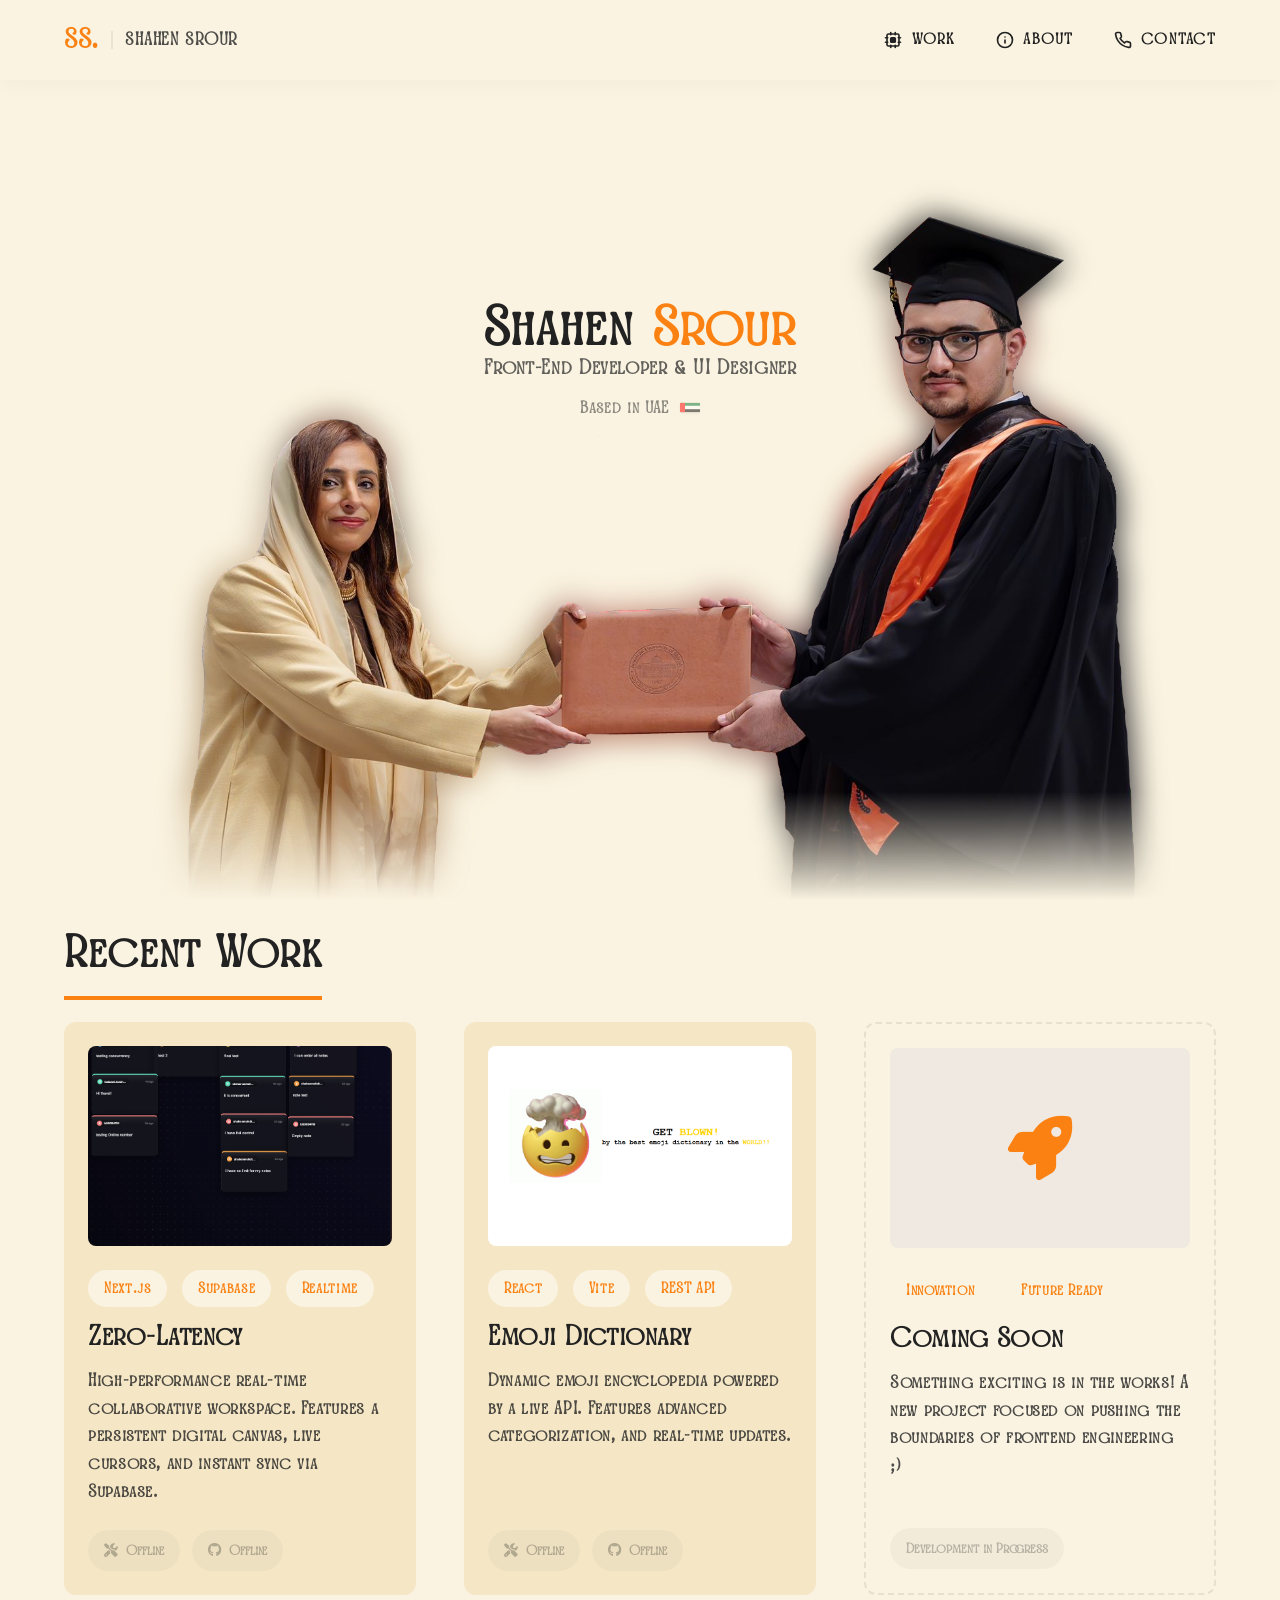
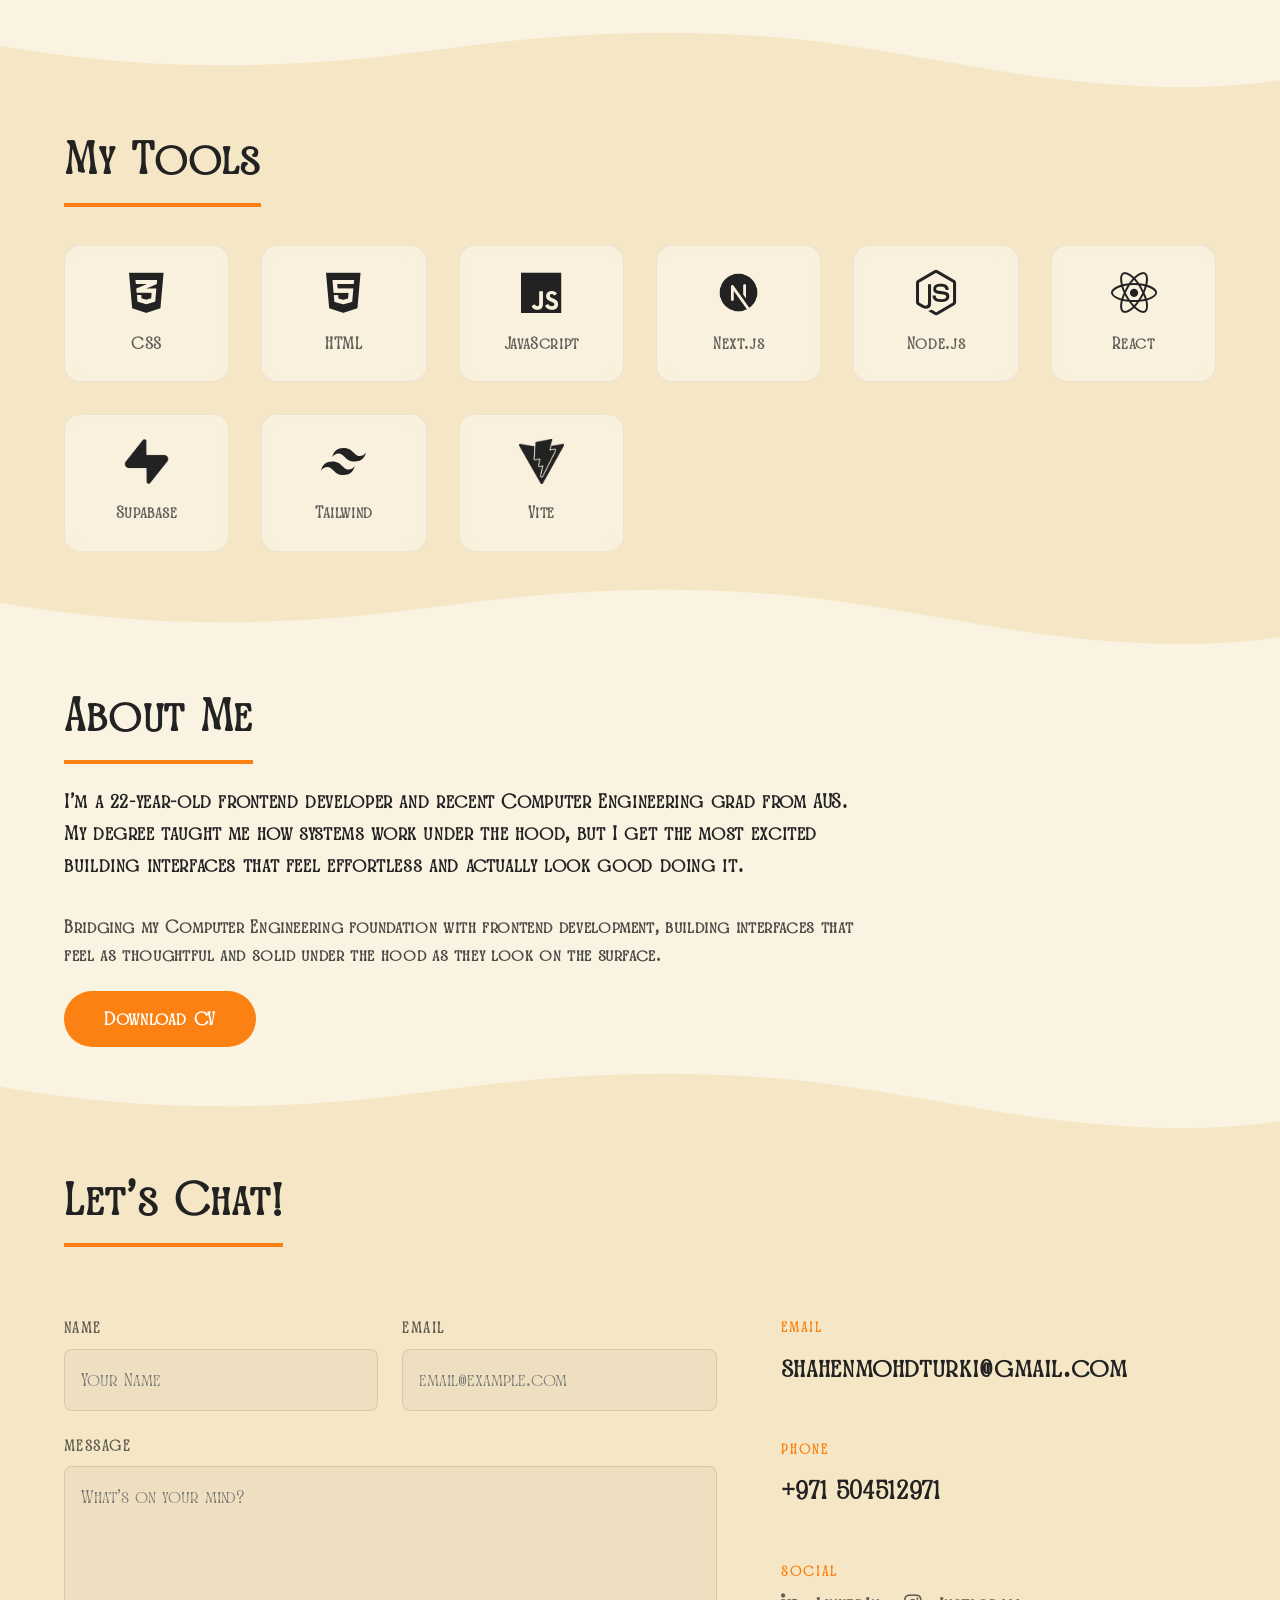
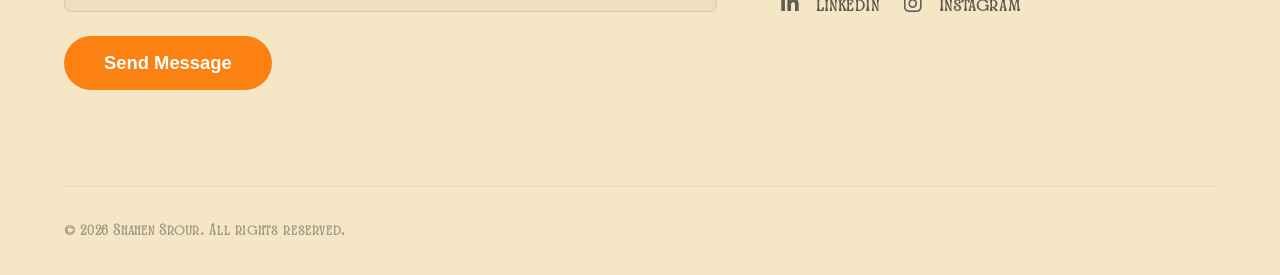
==== commit 3d74fbc8: "update portfolio: temporarily disable projects and update bio" ====
--- a/index.html
+++ b/index.html
@@ -184,10 +184,10 @@
           <p>High-performance real-time collaborative workspace. Features a persistent digital canvas, live cursors, and
             instant sync via Supabase.</p>
           <div class="project-actions">
-            <a href="https://zero-latency-teal.vercel.app/" target="_blank" class="action-btn live"><i
-                class="fas fa-external-link-alt"></i> Live View</a>
-            <a href="https://github.com/ShahenSrour/Zero-Latency" target="_blank" class="action-btn github"><i
-                class="fab fa-github"></i> GitHub</a>
+            <span class="action-btn disabled" title="Temporarily offline for maintenance"><i
+                class="fas fa-tools"></i> Offline</span>
+            <span class="action-btn disabled" title="Repository temporarily unavailable"><i
+                class="fab fa-github"></i> Offline</span>
           </div>
         </div>
 
@@ -206,10 +206,10 @@
           <p>Dynamic emoji encyclopedia powered by a live API. Features advanced categorization, and real-time updates.
           </p>
           <div class="project-actions">
-            <a href="https://week6final.vercel.app/" target="_blank" class="action-btn live"><i
-                class="fas fa-external-link-alt"></i> Live View</a>
-            <a href="https://github.com/ShahenSrour/week6final" target="_blank" class="action-btn github"><i
-                class="fab fa-github"></i> GitHub</a>
+            <span class="action-btn disabled" title="Temporarily offline for maintenance"><i
+                class="fas fa-tools"></i> Offline</span>
+            <span class="action-btn disabled" title="Repository temporarily unavailable"><i
+                class="fab fa-github"></i> Offline</span>
           </div>
         </div>
 
@@ -312,13 +312,10 @@
       <h2 class="section-title">About Me</h2>
       <div style="max-width: 800px;">
         <p style="font-size: 1.25rem; margin-bottom: 2rem;">
-          I’m a 22-year-old Frontend Developer and a recent Computer Engineering graduate from the American University
-          of Sharjah. While my degree gave me the blueprint for how systems work, my real passion lies in making
-          intuitive interfaces that are both beautiful and functional.
+          I'm a 22-year-old frontend developer and recent Computer Engineering grad from AUS. My degree taught me how systems work under the hood, but I get the most excited building interfaces that feel effortless and actually look good doing it.
         </p>
         <p style="font-size: 1.1rem; opacity: 0.8; margin-bottom: 2rem;">
-          I’m currently on a mission to bridge the gap between frontend development and the deeper feild of computer
-          engineering, constantly picking up new tools to understand the full stack of how everything functions.</p>
+         Bridging my Computer Engineering foundation with frontend development, building interfaces that feel as thoughtful and solid under the hood as they look on the surface.</p>
         <div class="contact-links" style="justify-content: flex-start;">
           <a href="assets/docs/Shahen_Srour_CV.pdf" target="_blank" download class="contact-btn">Download CV</a>
         </div>
--- a/style.css
+++ b/style.css
@@ -553,19 +553,7 @@
   /* Fades in smoothly after arrows disappear */
 }
 
-@media (min-width: 769px) {
-  .hero-image-container::after {
-    content: '';
-    position: absolute;
-    bottom: 0;
-    left: 0;
-    width: 100%;
-    height: 15vh;
-    background: linear-gradient(to top, var(--bg) 10%, transparent 80%);
-    z-index: 2;
-    pointer-events: none;
-  }
-}
+
 
 .hero .container {
   position: absolute;
@@ -659,6 +647,8 @@
   padding: 1.5rem;
   border-radius: 12px;
   transition: var(--transition);
+  display: flex;
+  flex-direction: column;
 }
 
 
@@ -700,6 +690,7 @@
   display: flex;
   gap: 0.75rem;
   flex-wrap: wrap;
+  margin-top: auto;
 }
 
 .action-btn {
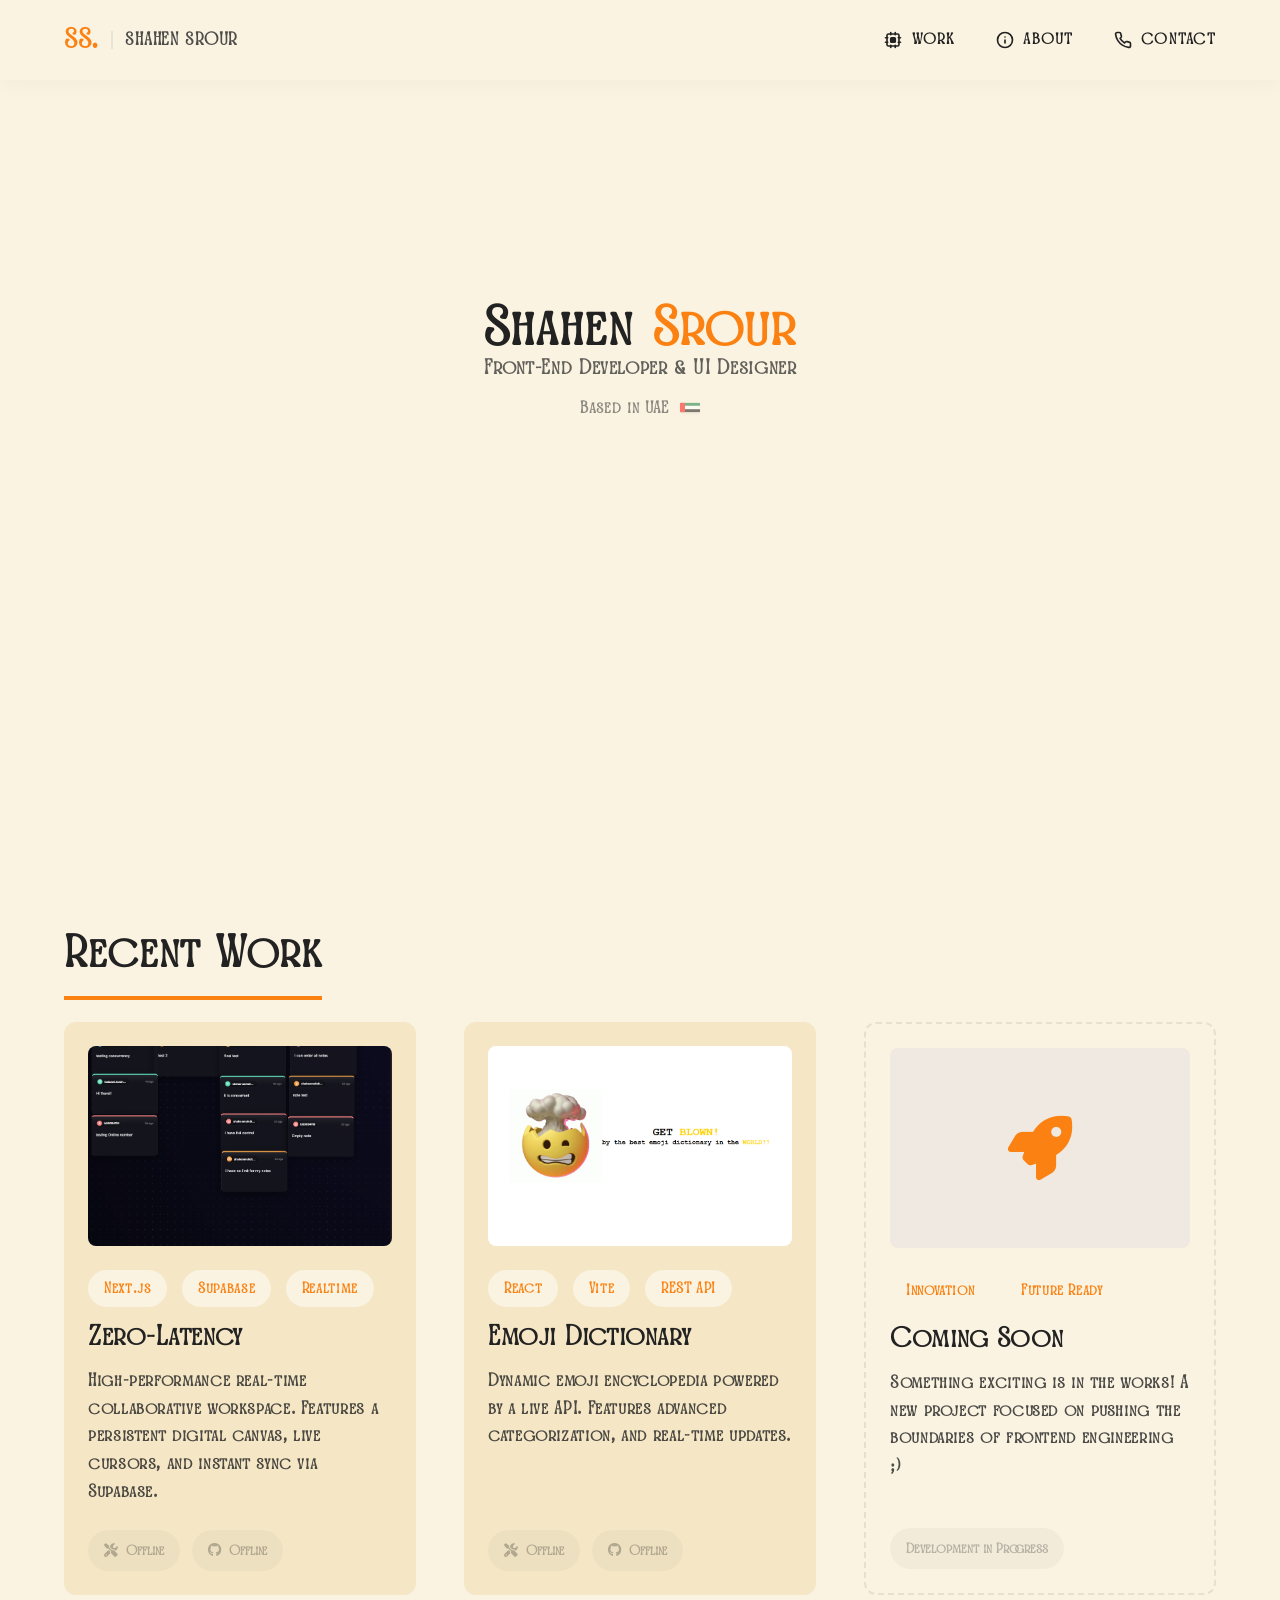
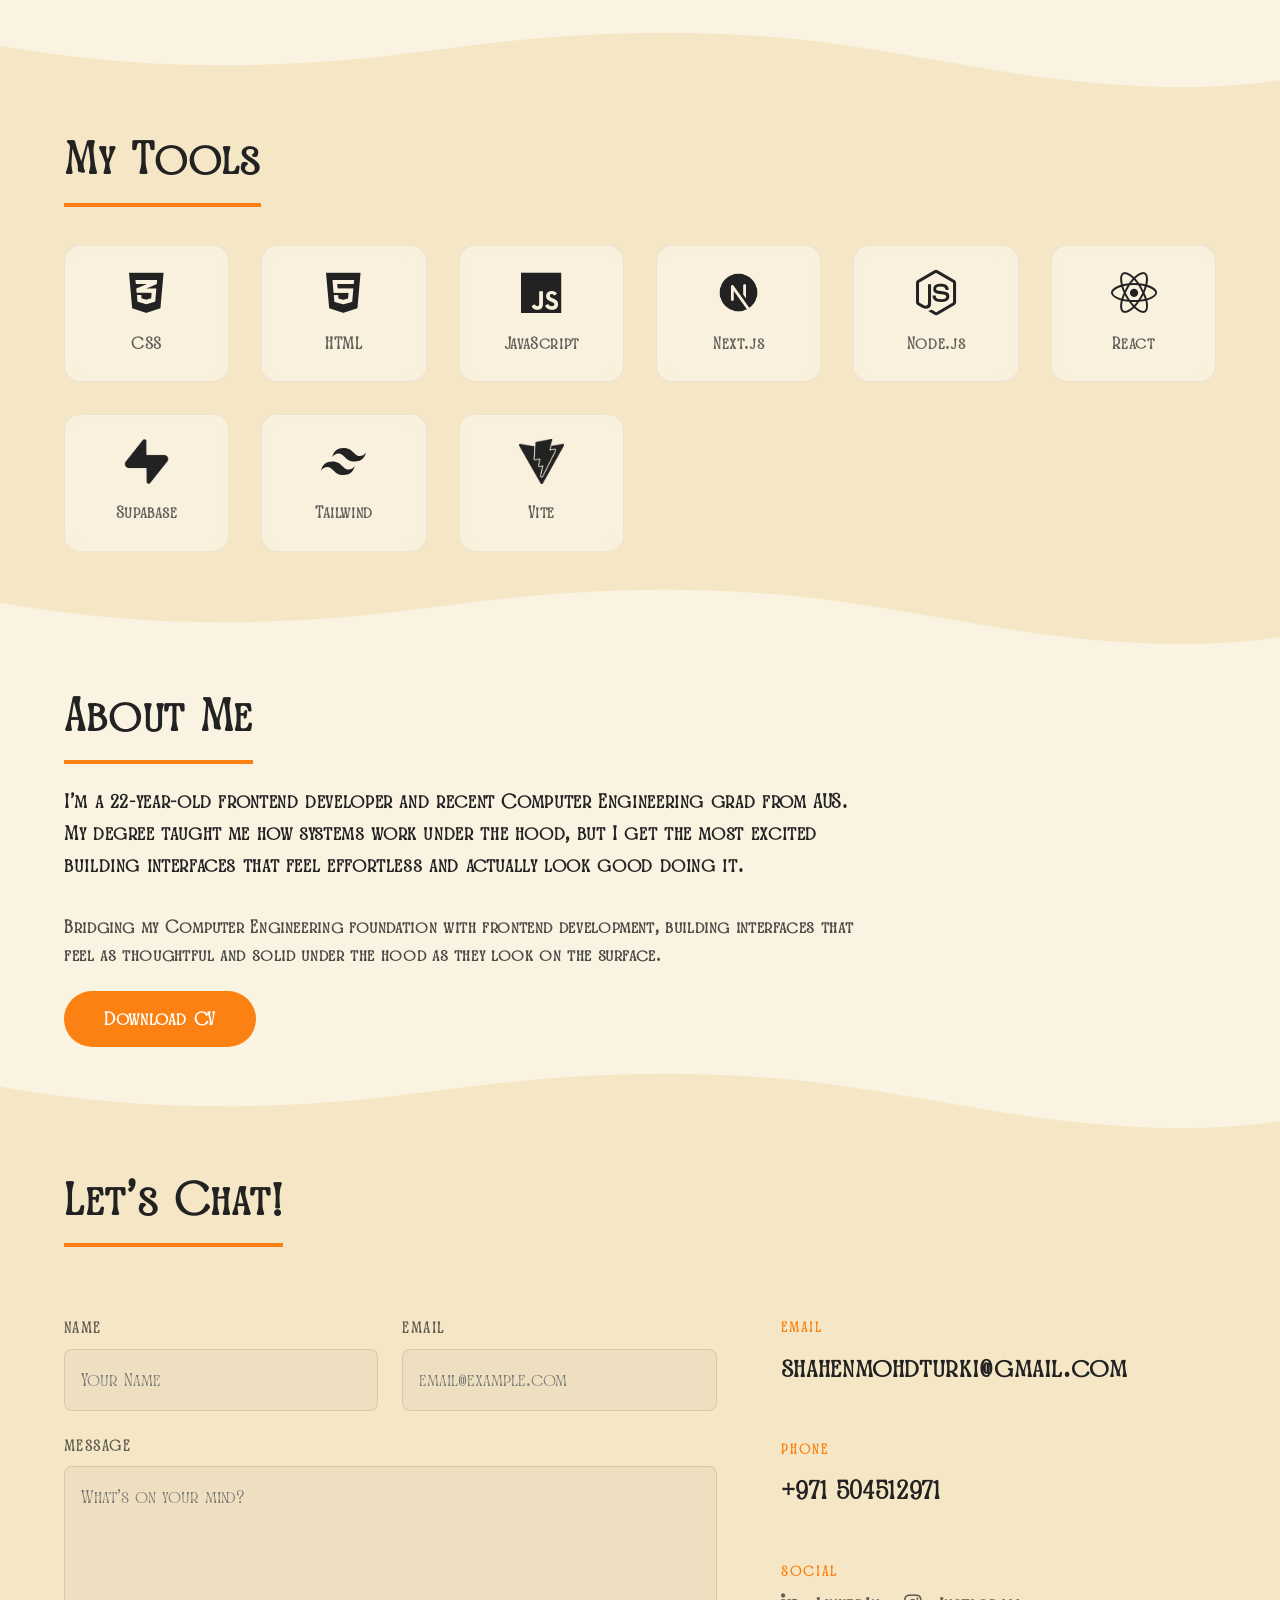
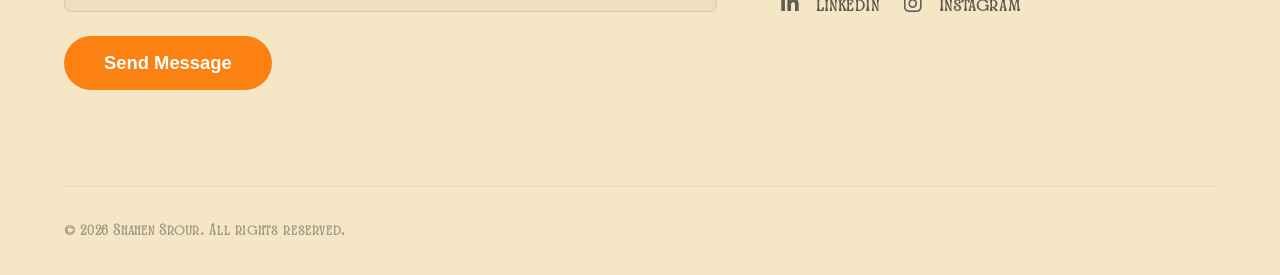
==== commit a7cdeaee: "feat: add download button and link to original pdf for diploma" ====
--- a/index.html
+++ b/index.html
@@ -395,8 +395,13 @@
         <button id="closeDiplomaBtn"
           style="background: none; border: none; font-size: 2rem; cursor: pointer; color: var(--text); line-height: 1;">&times;</button>
       </div>
-      <div class="diploma-placeholder">
-        <iframe src="assets/docs/AUS%20Diploma%20@94119.pdf" width="100%" height="100%" style="border: none;"></iframe>
+      <div class="diploma-placeholder" style="display: flex; flex-direction: column; gap: 1rem; justify-content: center; align-items: center;">
+        <a href="assets/docs/AUS%20Diploma%20@94119.pdf" target="_blank" title="Click to view full PDF" style="display: block; max-height: 65vh; overflow: hidden;">
+          <img src="assets/images/diploma_scan.png" alt="AUS Diploma" style="max-width: 100%; max-height: 65vh; object-fit: contain; cursor: zoom-in; border-radius: 4px; box-shadow: 0 4px 12px rgba(0,0,0,0.1);">
+        </a>
+        <a href="assets/docs/AUS%20Diploma%20@94119.pdf" target="_blank" download class="action-btn live" style="margin-top: 0.5rem; display: inline-flex; width: auto; font-size: 1rem; padding: 0.6rem 1.5rem;">
+          <i class="fas fa-download"></i> Download PDF
+        </a>
       </div>
     </div>
   </div>
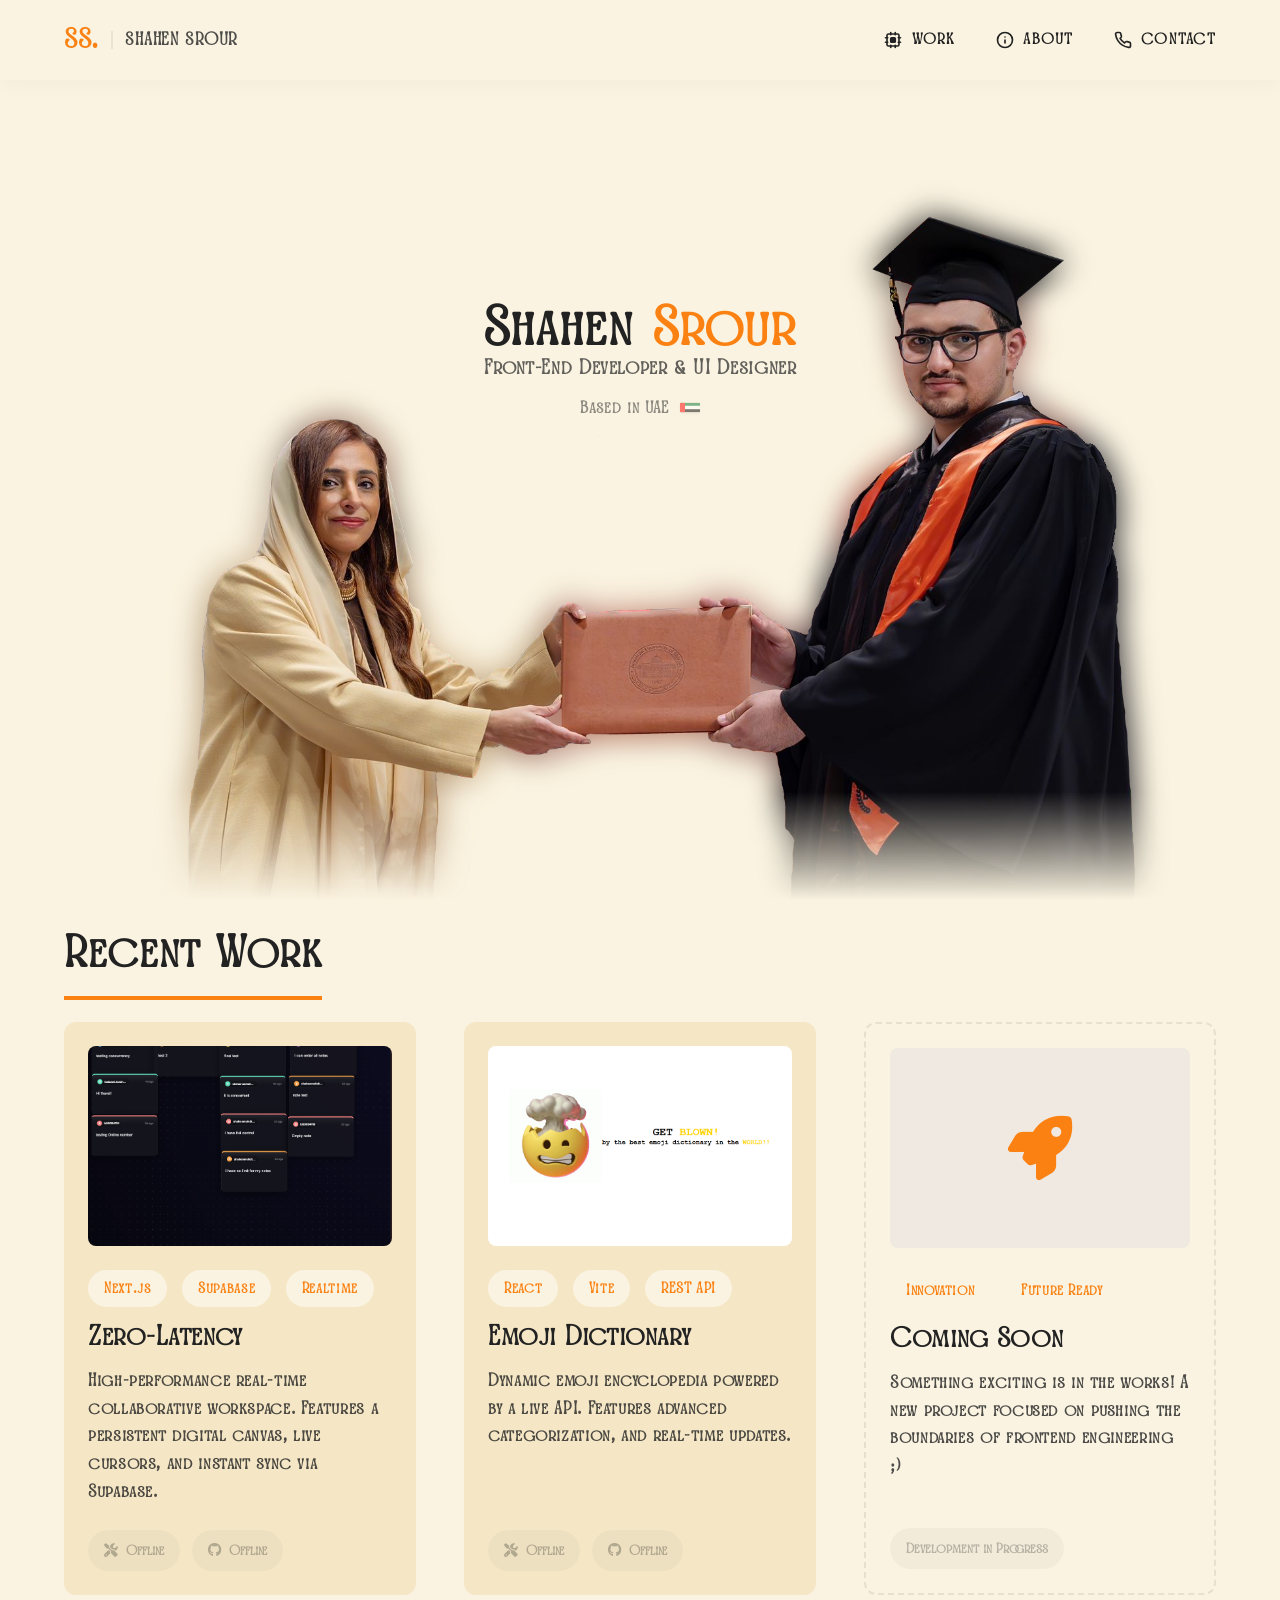
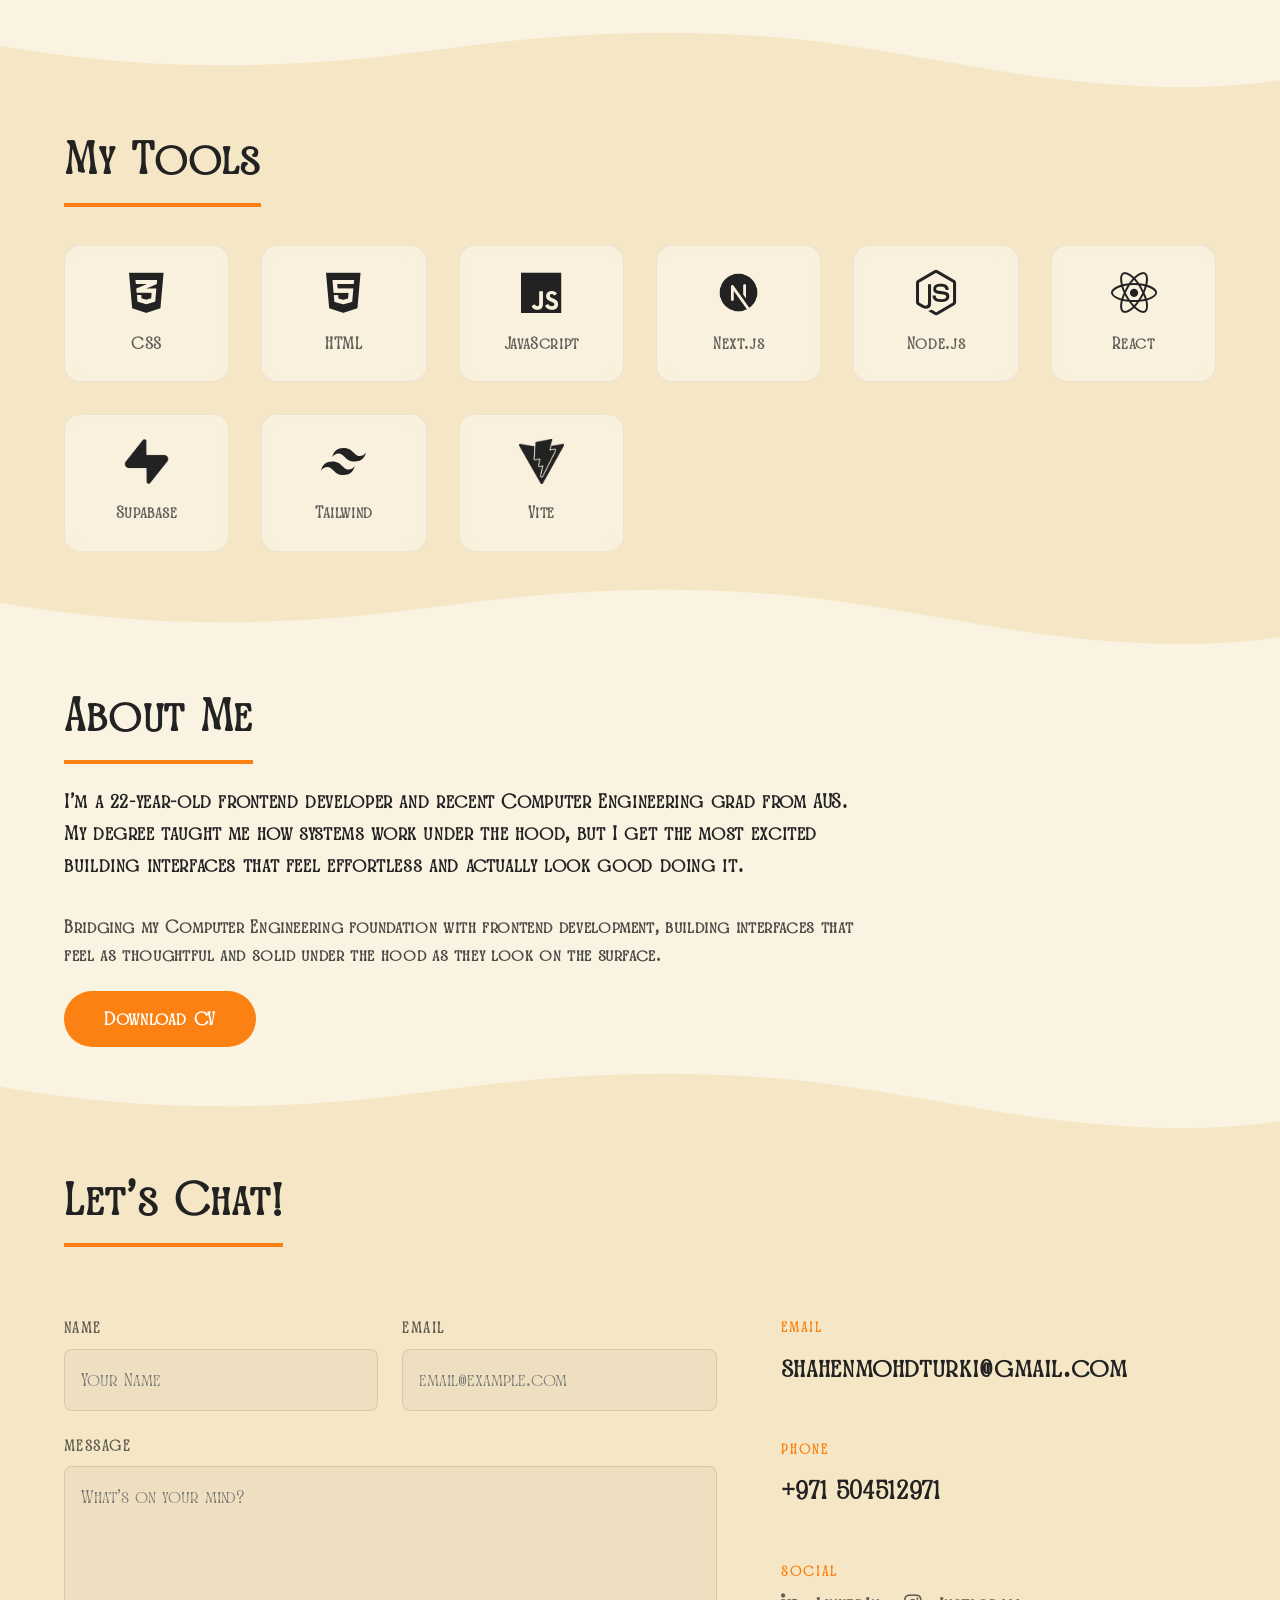
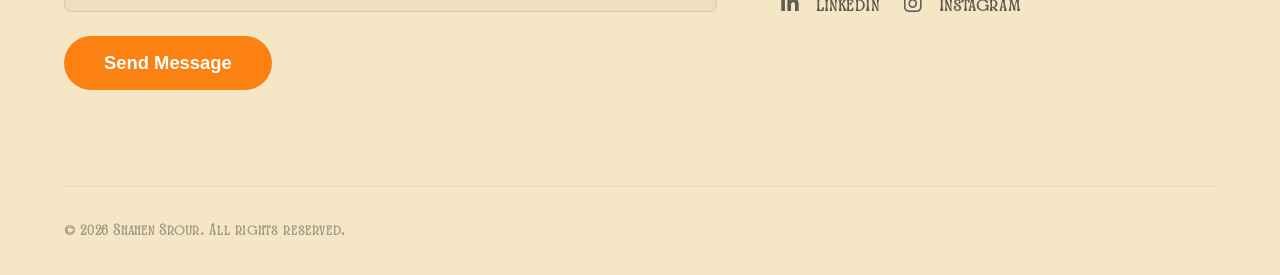
==== commit 056278b4: "update portfolio HTML content" ====
--- a/index.html
+++ b/index.html
@@ -395,13 +395,8 @@
         <button id="closeDiplomaBtn"
           style="background: none; border: none; font-size: 2rem; cursor: pointer; color: var(--text); line-height: 1;">&times;</button>
       </div>
-      <div class="diploma-placeholder" style="display: flex; flex-direction: column; gap: 1rem; justify-content: center; align-items: center;">
-        <a href="assets/docs/AUS%20Diploma%20@94119.pdf" target="_blank" title="Click to view full PDF" style="display: block; max-height: 65vh; overflow: hidden;">
-          <img src="assets/images/diploma_scan.png" alt="AUS Diploma" style="max-width: 100%; max-height: 65vh; object-fit: contain; cursor: zoom-in; border-radius: 4px; box-shadow: 0 4px 12px rgba(0,0,0,0.1);">
-        </a>
-        <a href="assets/docs/AUS%20Diploma%20@94119.pdf" target="_blank" download class="action-btn live" style="margin-top: 0.5rem; display: inline-flex; width: auto; font-size: 1rem; padding: 0.6rem 1.5rem;">
-          <i class="fas fa-download"></i> Download PDF
-        </a>
+      <div class="diploma-placeholder" style="display: flex; justify-content: center; align-items: center; overflow: hidden; max-height: 70vh;">
+        <img src="assets/images/diploma_scan.png" alt="AUS Diploma" style="max-width: 100%; max-height: 100%; object-fit: contain;">
       </div>
     </div>
   </div>
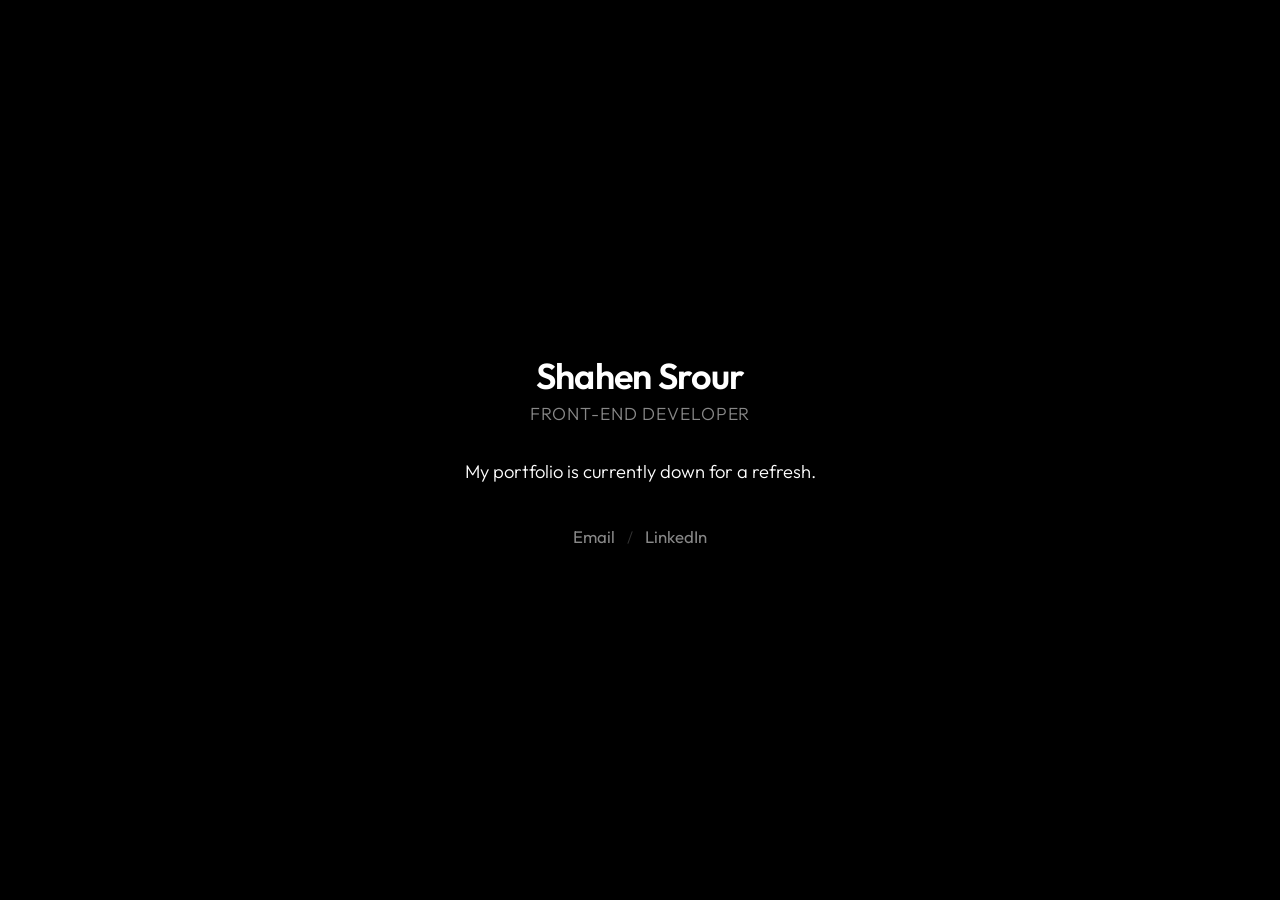
==== commit 0d59bd24: "Take down portfolio, replace with minimal offline page" ====
--- a/index.html
+++ b/index.html
@@ -1,417 +1,33 @@
 <!DOCTYPE html>
 <html lang="en">
-
 <head>
   <meta charset="UTF-8">
   <meta name="viewport" content="width=device-width, initial-scale=1.0">
-  <title>Shahen Srour | Portfolio</title>
-  <meta name="description"
-    content="Portfolio of Shahen Srour, a computer engineer specializing in frontend development.">
-
-  <!-- Open Graph / Facebook -->
-  <meta property="og:type" content="website">
-  <meta property="og:url" content="https://shahensrour.com/"> <!-- Update with your actual URL if different -->
-  <meta property="og:title" content="Shahen Srour | Portfolio">
-  <meta property="og:description"
-    content="Portfolio of Shahen Srour, a computer engineer specializing in frontend development.">
-  <meta property="og:image" content="assets/images/profile_pic.png">
-
-  <!-- Twitter -->
-  <meta property="twitter:card" content="summary_large_image">
-  <meta property="twitter:url" content="https://shahensrour.com/"> <!-- Update with your actual URL if different -->
-  <meta property="twitter:title" content="Shahen Srour | Portfolio">
-  <meta property="twitter:description"
-    content="Portfolio of Shahen Srour, a computer engineer specializing in frontend development.">
-  <meta property="twitter:image" content="assets/images/profile_pic.png">
-
-  <!-- Favicon -->
-  <link rel="icon" type="image/png" href="assets/images/profile_pic.png">
-
-
-  <!-- Font Awesome -->
-  <link rel="stylesheet" href="https://cdnjs.cloudflare.com/ajax/libs/font-awesome/6.5.1/css/all.min.css">
-
-  <!-- CSS -->
+  <title>Shahen Srour</title>
+  <meta name="description" content="Portfolio of Shahen Srour is currently offline.">
+  
+  <!-- Fonts -->
+  <link rel="preconnect" href="https://fonts.googleapis.com">
+  <link rel="preconnect" href="https://fonts.gstatic.com" crossorigin>
+  <link href="https://fonts.googleapis.com/css2?family=Outfit:wght@300;400;600&display=swap" rel="stylesheet">
+  
+  <!-- Styling -->
   <link rel="stylesheet" href="style.css">
 </head>
-
 <body>
-
-  <!-- Header -->
-  <header>
-    <div class="container">
-      <div class="logo-group">
-        <div class="logo">SS.</div>
-        <span class="logo-name">Shahen Srour</span>
-      </div>
-      <nav class="desktop-nav">
-        <ul>
-          <li><a href="#work">
-              <svg class="nav-icon cpu-icon" viewBox="0 0 24 24" fill="none" stroke="currentColor">
-                <rect x="4" y="4" width="16" height="16" rx="2"></rect>
-                <rect class="cpu-core" x="9" y="9" width="6" height="6" rx="1" fill="currentColor"></rect>
-                <path d="M9 22V19M15 22V19M9 5V2M15 5V2M22 9H19M22 15H19M5 9H2M5 15H2"></path>
-              </svg>
-              <span>Work</span>
-            </a></li>
-          <li><a href="#about">
-              <svg class="nav-icon info-i" viewBox="0 0 24 24" fill="none" stroke="currentColor">
-                <circle cx="12" cy="12" r="10"></circle>
-                <line x1="12" y1="16" x2="12" y2="12"></line>
-                <line x1="12" y1="8" x2="12" y2="8.01"></line>
-              </svg>
-              <span>About</span>
-            </a></li>
-          <li><a href="#contact">
-              <svg class="nav-icon phone" viewBox="0 0 24 24" fill="none" stroke="currentColor">
-                <path
-                  d="M22 16.92v3a2 2 0 01-2.18 2 19.79 19.79 0 01-8.63-3.07 19.5 19.5 0 01-6-6 19.79 19.79 0 01-3.07-8.67A2 2 0 014.11 2h3a2 2 0 012 1.72 12.84 12.84 0 00.7 2.81 2 2 0 01-.45 2.11L8.09 9.91a16 16 0 006 6l1.27-1.27a2 2 0 012.11-.45 12.84 12.84 0 002.81.7A2 2 0 0122 16.92z">
-                </path>
-              </svg>
-              <span>Contact</span>
-            </a></li>
-        </ul>
-      </nav>
-      <div class="menu-toggle" id="menuToggle">
-        <span></span>
-        <span></span>
-        <span></span>
+  <main class="container">
+    <div class="content">
+      <h1 class="name">Shahen Srour</h1>
+      <p class="title">Front-End Developer</p>
+      
+      <p class="message">My portfolio is currently down for a refresh.</p>
+      
+      <div class="links">
+        <a href="mailto:shahenmohdturki@gmail.com" class="link-item" id="emailLink">Email</a>
+        <span class="separator">/</span>
+        <a href="https://www.linkedin.com/in/shahen-srour/" target="_blank" rel="noopener noreferrer" class="link-item" id="linkedinLink">LinkedIn</a>
       </div>
     </div>
-  </header>
-
-  <!-- Mobile Navigation Overlay -->
-  <div class="mobile-nav-overlay" id="mobileNav">
-    <div class="mobile-nav-content">
-      <ul class="mobile-nav-links">
-        <li><a href="#work">Work</a></li>
-        <li><a href="#about">About</a></li>
-        <li><a href="#contact">Contact</a></li>
-      </ul>
-      <div class="mobile-socials">
-        <a href="https://www.linkedin.com/in/shahen-srour/" target="_blank"><i class="fa-brands fa-linkedin-in"></i></a>
-        <a href="https://www.instagram.com/shahen_srour/" target="_blank"><i class="fa-brands fa-instagram"></i></a>
-      </div>
-    </div>
-  </div>
-
-  <!-- Hero Section -->
-  <section class="hero">
-    <div class="hero-image-container">
-      <!-- Mobile-only cascading arrows (desktop style) natively in document flow so it's never cropped -->
-      <svg class="mobile-diploma-arrows" viewBox="0 0 100 80" xmlns="http://www.w3.org/2000/svg">
-        <g transform="translate(50, 15)">
-          <path d="M-15,-15 L0,0 L15,-15" fill="none" stroke="var(--accent)" stroke-width="5" stroke-linecap="round"
-            stroke-linejoin="round" class="arr arr-1" />
-          <path d="M-15,0 L0,15 L15,0" fill="none" stroke="var(--accent)" stroke-width="5" stroke-linecap="round"
-            stroke-linejoin="round" class="arr arr-2" />
-          <path d="M-15,15 L0,30 L15,15" fill="none" stroke="var(--accent)" stroke-width="5" stroke-linecap="round"
-            stroke-linejoin="round" class="arr arr-3" />
-        </g>
-      </svg>
-
-
-      <picture style="display: contents;">
-        <source media="(max-width: 768px)" srcset="assets/images/final_diploma.png">
-        <img src="assets/images/hero.png" alt="Shahen Srour" class="hero-image" id="heroImage">
-      </picture>
-
-      <svg class="hero-image-overlay" viewBox="0 0 1600 1104" preserveAspectRatio="xMidYMid meet"
-        xmlns="http://www.w3.org/2000/svg">
-
-        <!-- The Clickable Area -->
-        <polygon id="diplomaArea" points="660,660 950,650 940,850 655,850" class="diploma-click-area" />
-
-        <!-- Playful Animated Arrows & Text pointing toward the diploma -->
-        <g class="diploma-arrows-container" transform="translate(805, 590)">
-          <!-- The Cascading Arrows -->
-          <g class="diploma-arrows">
-            <path d="M-20,-30 L0,-10 L20,-30" fill="none" stroke="var(--accent)" stroke-width="7" stroke-linecap="round"
-              stroke-linejoin="round" class="arr arr-1" />
-            <path d="M-20,-10 L0,10 L20,-10" fill="none" stroke="var(--accent)" stroke-width="7" stroke-linecap="round"
-              stroke-linejoin="round" class="arr arr-2" />
-            <path d="M-20,10 L0,30 L20,10" fill="none" stroke="var(--accent)" stroke-width="7" stroke-linecap="round"
-              stroke-linejoin="round" class="arr arr-3" />
-          </g>
-          <!-- Hover Text -->
-          <text class="diploma-hover-text" x="0" y="10" text-anchor="middle" font-family="var(--font-heading)"
-            font-weight="900" font-size="45" fill="var(--accent)">YES!!</text>
-        </g>
-
-      </svg>
-
-      <!-- Mobile overlay locked to the diploma coordinates (Percentages) -->
-      <svg class="mobile-image-overlay" viewBox="0 0 100 100" preserveAspectRatio="none"
-        xmlns="http://www.w3.org/2000/svg"
-        style="position: absolute; top: 0; left: 0; width: 100%; height: 100%; pointer-events: none;">
-        <polygon id="mobileDiplomaArea" points="77,63 148,53 131,147 52,132" class="mobile-diploma-click-area" />
-      </svg>
-    </div>
-    <div class="container">
-      <h1>Shahen <span>Srour</span></h1>
-      <p>Front-End Developer & UI Designer</p>
-      <div class="location-badge">
-        <span>Based in UAE</span>
-        <div class="flag-icon">
-          <svg xmlns="http://www.w3.org/2000/svg" viewBox="0 0 600 300" width="100%" height="100%">
-            <rect width="600" height="100" y="0" fill="#00732F" />
-            <rect width="600" height="100" y="100" fill="#FFFFFF" />
-            <rect width="600" height="100" y="200" fill="#000000" />
-            <rect width="150" height="300" x="0" fill="#FF0000" />
-          </svg>
-        </div>
-      </div>
-    </div>
-  </section>
-
-  <!-- Work Section -->
-  <section id="work">
-    <div class="container">
-      <h2 class="section-title reveal">Recent Work</h2>
-      <div class="projects-grid">
-        <!-- Project 1: Zero-Latency -->
-        <div class="project-card reveal">
-          <div class="project-img">
-            <img src="assets/images/ZeroLat.png" alt="Zero-Latency Collaborative Workspace"
-              style="width:100%; height:100%; object-fit:cover;">
-          </div>
-          <div class="tags">
-            <span class="tag">Next.js</span>
-            <span class="tag">Supabase</span>
-            <span class="tag">Realtime</span>
-          </div>
-          <h3>Zero-Latency</h3>
-          <p>High-performance real-time collaborative workspace. Features a persistent digital canvas, live cursors, and
-            instant sync via Supabase.</p>
-          <div class="project-actions">
-            <span class="action-btn disabled" title="Temporarily offline for maintenance"><i
-                class="fas fa-tools"></i> Offline</span>
-            <span class="action-btn disabled" title="Repository temporarily unavailable"><i
-                class="fab fa-github"></i> Offline</span>
-          </div>
-        </div>
-
-        <!-- Project 2: Emoji Dictionary -->
-        <div class="project-card reveal">
-          <div class="project-img">
-            <img src="assets/images/EmojiFind.png" alt="Emoji Dictionary & Finder"
-              style="width:100%; height:100%; object-fit:cover;">
-          </div>
-          <div class="tags">
-            <span class="tag">React</span>
-            <span class="tag">Vite</span>
-            <span class="tag">REST API</span>
-          </div>
-          <h3>Emoji Dictionary</h3>
-          <p>Dynamic emoji encyclopedia powered by a live API. Features advanced categorization, and real-time updates.
-          </p>
-          <div class="project-actions">
-            <span class="action-btn disabled" title="Temporarily offline for maintenance"><i
-                class="fas fa-tools"></i> Offline</span>
-            <span class="action-btn disabled" title="Repository temporarily unavailable"><i
-                class="fab fa-github"></i> Offline</span>
-          </div>
-        </div>
-
-        <!-- Project 3: Coming Soon -->
-        <div class="project-card reveal coming-soon">
-          <div class="project-img">
-            <div class="coming-soon-placeholder">
-              <i class="fas fa-rocket"></i>
-            </div>
-          </div>
-          <div class="tags">
-            <span class="tag">Innovation</span>
-            <span class="tag">Future Ready</span>
-          </div>
-          <h3>Coming Soon</h3>
-          <p>Something exciting is in the works! A new project focused on pushing the boundaries of frontend engineering
-            ;)</p>
-          <div class="project-actions">
-            <span class="action-btn disabled">Development in Progress</span>
-          </div>
-        </div>
-      </div>
-    </div>
-    <div class="divider">
-      <svg data-name="Layer 1" xmlns="http://www.w3.org/2000/svg" viewBox="0 0 1200 120" preserveAspectRatio="none">
-        <path
-          d="M985.66,92.83C906.67,72,823.78,31,743.84,14.19c-82.26-17.34-168.06-16.33-250.45.39-57.84,11.73-114,31.07-172,41.86A600.21,600.21,0,0,1,0,27.35V120H1200V95.8C1132.19,118.92,1055.71,111.31,985.66,92.83Z"
-          class="shape-fill"></path>
-      </svg>
-    </div>
-  </section>
-
-  <!-- Skills Section -->
-  <section id="skills">
-    <div class="container">
-      <h2 class="section-title reveal">My Tools</h2>
-      <div class="skills-grid">
-        <!-- 1. CSS -->
-        <div class="skill-card" data-used-in="All Projects">
-          <i class="fa-brands fa-css3-alt skill-icon"></i>
-          <span>CSS</span>
-        </div>
-        <!-- 3. HTML -->
-        <div class="skill-card" data-used-in="All Projects">
-          <i class="fa-brands fa-html5 skill-icon"></i>
-          <span>HTML</span>
-        </div>
-        <!-- 4. JavaScript -->
-        <div class="skill-card" data-used-in="All Projects">
-          <i class="fa-brands fa-js skill-icon"></i>
-          <span>JavaScript</span>
-        </div>
-        <!-- 6. Next.js -->
-        <div class="skill-card" data-used-in="Zero-Latency">
-          <img src="assets/images/NextJs.png" alt="Next.js" class="skill-icon">
-          <span>Next.js</span>
-        </div>
-        <!-- 7. Node.js -->
-        <div class="skill-card" data-used-in="Zero-Latency">
-          <i class="fa-brands fa-node-js skill-icon"></i>
-          <span>Node.js</span>
-        </div>
-        <!-- 9. React -->
-        <div class="skill-card" data-used-in="All Projects">
-          <i class="fa-brands fa-react skill-icon"></i>
-          <span>React</span>
-        </div>
-        <!-- 12. Supabase -->
-        <div class="skill-card" data-used-in="Zero-Latency">
-          <img src="assets/images/SupaBase.png" alt="Supabase" class="skill-icon">
-          <span>Supabase</span>
-        </div>
-        <!-- 13. Tailwind CSS -->
-        <div class="skill-card" data-used-in="All Projects">
-          <svg class="skill-icon" viewBox="0 0 24 24" fill="currentColor">
-            <path
-              d="M12.001 4.8c-3.2 0-5.2 1.6-6 4.8 1.2-1.6 2.6-2.2 4.2-1.8.913.228 1.565.89 2.288 1.624C13.666 10.618 15.027 12 18.001 12c3.2 0 5.2-1.6 6-4.8-1.2 1.6-2.6 2.2-4.2 1.8-.913-.228-1.565-.89-2.288-1.624C16.337 6.182 14.976 4.8 12.001 4.8zm-6 7.2c-3.2 0-5.2 1.6-6 4.8 1.2-1.6 2.6-2.2 4.2-1.8.913.228 1.565.89 2.288 1.624 1.177 1.194 2.538 2.576 5.512 2.576 3.2 0 5.2-1.6 6-4.8-1.2 1.6-2.6 2.2-4.2 1.8-.913-.228-1.565-.89-2.288-1.624C10.337 13.382 8.976 12 6.001 12z" />
-          </svg>
-          <span>Tailwind</span>
-        </div>
-        <!-- 15. Vite -->
-        <div class="skill-card" data-used-in="Emoji Dictionary">
-          <img src="assets/images/Vite.png" alt="Vite" class="skill-icon">
-          <span>Vite</span>
-        </div>
-      </div>
-    </div>
-    <div class="divider">
-      <svg data-name="Layer 1" xmlns="http://www.w3.org/2000/svg" viewBox="0 0 1200 120" preserveAspectRatio="none">
-        <path
-          d="M985.66,92.83C906.67,72,823.78,31,743.84,14.19c-82.26-17.34-168.06-16.33-250.45.39-57.84,11.73-114,31.07-172,41.86A600.21,600.21,0,0,1,0,27.35V120H1200V95.8C1132.19,118.92,1055.71,111.31,985.66,92.83Z"
-          class="shape-fill"></path>
-      </svg>
-    </div>
-  </section>
-
-  <!-- About Section -->
-  <section id="about" class="reveal">
-    <div class="container">
-      <h2 class="section-title">About Me</h2>
-      <div style="max-width: 800px;">
-        <p style="font-size: 1.25rem; margin-bottom: 2rem;">
-          I'm a 22-year-old frontend developer and recent Computer Engineering grad from AUS. My degree taught me how systems work under the hood, but I get the most excited building interfaces that feel effortless and actually look good doing it.
-        </p>
-        <p style="font-size: 1.1rem; opacity: 0.8; margin-bottom: 2rem;">
-         Bridging my Computer Engineering foundation with frontend development, building interfaces that feel as thoughtful and solid under the hood as they look on the surface.</p>
-        <div class="contact-links" style="justify-content: flex-start;">
-          <a href="assets/docs/Shahen_Srour_CV.pdf" target="_blank" download class="contact-btn">Download CV</a>
-        </div>
-      </div>
-    </div>
-    <div class="divider">
-      <svg data-name="Layer 1" xmlns="http://www.w3.org/2000/svg" viewBox="0 0 1200 120" preserveAspectRatio="none">
-        <path
-          d="M985.66,92.83C906.67,72,823.78,31,743.84,14.19c-82.26-17.34-168.06-16.33-250.45.39-57.84,11.73-114,31.07-172,41.86A600.21,600.21,0,0,1,0,27.35V120H1200V95.8C1132.19,118.92,1055.71,111.31,985.66,92.83Z"
-          class="shape-fill"></path>
-      </svg>
-    </div>
-  </section>
-
-  <!-- Contact Section -->
-  <section id="contact" class="reveal">
-    <div class="container">
-      <h2 class="section-title">Let's Chat!</h2>
-      <div class="contact-grid">
-        <!-- Contact Form -->
-        <div class="contact-form-wrapper reveal">
-          <form class="contact-form" action="https://formspree.io/f/xykbylvr" method="POST">
-            <div class="form-row">
-              <div class="form-group">
-                <label for="name">Name</label>
-                <input type="text" id="name" name="name" placeholder="Your Name" required>
-              </div>
-              <div class="form-group">
-                <label for="email">Email</label>
-                <input type="email" id="email" name="email" placeholder="email@example.com" required>
-              </div>
-            </div>
-            <div class="form-group">
-              <label for="message">Message</label>
-              <textarea id="message" name="message" rows="4" placeholder="What's on your mind?" required></textarea>
-            </div>
-            <button type="submit" class="contact-btn">Send Message</button>
-          </form>
-        </div>
-
-        <!-- Contact Info -->
-        <div class="contact-details reveal">
-          <div class="detail-item">
-            <span class="detail-label">Email</span>
-            <a href="https://mail.google.com/mail/?view=cm&fs=1&to=shahenmohdturki@gmail.com" target="_blank" class="detail-link">shahenmohdturki@gmail.com</a>
-          </div>
-          <div class="detail-item">
-            <span class="detail-label">Phone</span>
-            <a href="tel:+971504512971" class="detail-link">+971 504512971</a>
-          </div>
-          <div class="detail-item">
-            <span class="detail-label">Social</span>
-            <div class="social-links">
-              <a href="https://www.linkedin.com/in/shahen-srour/" target="_blank"><i
-                  class="fa-brands fa-linkedin-in"></i> LinkedIn</a>
-              <a href="https://www.instagram.com/shahen_srour/" target="_blank"><i class="fa-brands fa-instagram"></i>
-                Instagram</a>
-            </div>
-          </div>
-        </div>
-      </div>
-
-      <div class="footer-bottom">
-        <div class="footer-copy">
-          <p>&copy; 2026 Shahen Srour. All rights reserved.</p>
-        </div>
-      </div>
-    </div>
-  </section>
-
-  <!-- Diploma Modal -->
-  <div id="diplomaModal" class="modal-overlay">
-    <div class="modal-content" style="max-width: 800px; padding: 2rem;">
-      <div class="modal-header"
-        style="display: flex; justify-content: space-between; align-items: center; margin-bottom: 1rem;">
-        <h2 style="margin: 0; font-size: 1.5rem;">My Diploma</h2>
-        <button id="closeDiplomaBtn"
-          style="background: none; border: none; font-size: 2rem; cursor: pointer; color: var(--text); line-height: 1;">&times;</button>
-      </div>
-      <div class="diploma-placeholder" style="display: flex; justify-content: center; align-items: center; overflow: hidden; max-height: 70vh;">
-        <img src="assets/images/diploma_scan.png" alt="AUS Diploma" style="max-width: 100%; max-height: 100%; object-fit: contain;">
-      </div>
-    </div>
-  </div>
-
-  <!-- Thank You Modal -->
-  <div id="thankYouModal" class="modal-overlay">
-    <div class="modal-content">
-      <div class="modal-icon"><i class="fas fa-check-circle"></i></div>
-      <h2>Message Sent!</h2>
-      <p>Thank you for reaching out, Shahen will get back to you soon.</p>
-    </div>
-  </div>
-
-  <!-- JS -->
-  <script src="script.js"></script>
+  </main>
 </body>
-
 </html>
--- a/style.css
+++ b/style.css
@@ -1,1395 +1,84 @@
-@font-face {
-  font-family: 'Awesome Lathusca';
-  src: url('./assets/fonts/Awesome%20Lathusca%20Regular.otf') format('opentype');
-  font-weight: normal;
-  font-style: normal;
-}
-
 :root {
-  --bg: #FAF3E1;
-  --text: #222222;
-  --accent: #FA8112;
-  --support: #F5E7C6;
-  --font-heading: 'Awesome Lathusca', serif;
-  --font-body: 'Awesome Lathusca', serif;
-  --transition: all 0.4s cubic-bezier(0.23, 1, 0.32, 1);
+  --bg-color: #000000;
+  --text-main: #ffffff;
+  --text-muted: #888888;
+  --font-family: 'Outfit', sans-serif;
+  --transition: color 0.2s ease;
 }
 
 * {
+  box-sizing: border-box;
   margin: 0;
   padding: 0;
-  box-sizing: border-box;
+}
+
+html, body {
+  height: 100%;
 }
 
 body {
-  background-color: var(--bg);
-  color: var(--text);
-  font-family: var(--font-body);
-  line-height: 1.6;
-  overflow-x: hidden;
-  font-size: 1.32rem;
-  font-weight: 700;
-  letter-spacing: 0.03em;
+  background-color: var(--bg-color);
+  color: var(--text-main);
+  font-family: var(--font-family);
+  height: 100vh;
+  height: 100dvh;
+  display: flex;
+  justify-content: center;
+  align-items: center;
+  padding: 2rem;
+  overflow: hidden;
 }
 
-h1,
-h2,
-h3 {
-  font-family: var(--font-heading);
-  font-weight: 800;
-  letter-spacing: 0.02em;
+.container {
+  text-align: center;
+  max-width: 480px;
 }
 
-a {
+.name {
+  font-size: 2.25rem;
+  font-weight: 600;
+  letter-spacing: -0.02em;
+  margin-bottom: 0.25rem;
+}
+
+.title {
+  font-size: 1.1rem;
+  color: var(--text-muted);
+  font-weight: 300;
+  letter-spacing: 0.05em;
+  text-transform: uppercase;
+  margin-bottom: 2rem;
+}
+
+.message {
+  font-size: 1.15rem;
+  line-height: 1.6;
+  color: var(--text-main);
+  font-weight: 300;
+  margin-bottom: 2.5rem;
+}
+
+.links {
+  display: flex;
+  justify-content: center;
+  align-items: center;
+  gap: 12px;
+}
+
+.link-item {
+  color: var(--text-muted);
   text-decoration: none;
-  color: inherit;
+  font-size: 1.05rem;
+  font-weight: 400;
   transition: var(--transition);
 }
 
-/* Layout Utilities */
-.container {
-  max-width: 1300px;
-  margin-left: auto;
-  margin-right: auto;
-  padding: 0 4rem;
+.link-item:hover {
+  color: var(--text-main);
 }
 
-section {
-  padding: 2rem 0 8rem 0;
-  position: relative;
-  overflow: hidden;
-  scroll-margin-top: 80px;
-  /* Offset for fixed header height */
-}
-
-/* Section Dividers */
-.divider {
-  position: absolute;
-  bottom: -1px;
-  /* Overlap slightly to hide stitch lines */
-  left: 0;
-  width: 100%;
-  overflow: hidden;
-  line-height: 0;
-  z-index: 10;
-}
-
-.divider svg {
-  position: relative;
-  display: block;
-  width: calc(100% + 1.3px);
-  height: 60px;
-}
-
-#work .divider .shape-fill {
-  fill: var(--support);
-}
-
-#work {
-  padding-top: 1rem;
-  padding-bottom: 6rem;
-}
-
-#skills .divider .shape-fill {
-  fill: var(--bg);
-}
-
-#about .divider .shape-fill {
-  fill: var(--support);
-}
-
-#about {
-  padding-bottom: 6rem;
-}
-
-#skills,
-#contact {
-  background-color: var(--support);
-  padding-bottom: 6rem;
-}
-
-#contact {
-  padding-bottom: 2rem;
-}
-
-/* Header */
-header {
-  height: 80px;
-  /* Standardized height for a consistent look */
-  display: flex;
-  align-items: center;
-  position: fixed;
-  top: 0;
-  left: 0;
-  width: 100%;
-  z-index: 2100;
-  background: rgba(250, 243, 225, 0.85);
-  backdrop-filter: blur(12px);
-  box-shadow: 0 4px 20px rgba(0, 0, 0, 0.03);
-  /* Always subtle shadow */
-}
-
-header .container {
-  display: flex;
-  justify-content: space-between;
-  align-items: center;
-  width: 100%;
-}
-
-.logo-group {
-  display: flex;
-  align-items: center;
-  gap: 0.75rem;
-}
-
-.logo {
-  font-family: var(--font-heading);
-  font-weight: 900;
-  font-size: 1.72rem;
-  color: var(--accent);
-  line-height: 1;
-}
-
-.logo-name {
-  font-family: var(--font-heading);
-  font-weight: 900;
-  font-size: 1.09rem;
-  text-transform: uppercase;
-  letter-spacing: 0.05em;
-  opacity: 0.8;
-  border-left: 2px solid rgba(0, 0, 0, 0.08);
-  padding-left: 0.75rem;
-  line-height: 1;
-}
-
-.desktop-nav ul {
-  display: flex;
-  list-style: none;
-  gap: 2.5rem;
-}
-
-.desktop-nav ul a {
-  display: flex;
-  align-items: center;
-  gap: 0.6rem;
-  font-weight: 700;
-  font-size: 0.98rem;
-  text-transform: uppercase;
-  letter-spacing: 0.08em;
-  padding: 0.5rem 0rem;
-}
-
-.desktop-nav ul a:hover {
-  color: var(--accent);
-}
-
-.nav-icon {
-  width: 18px;
-  height: 18px;
-  stroke: currentColor;
-  stroke-width: 2.2;
-  stroke-linecap: round;
-  stroke-linejoin: round;
-  transition: transform 0.3s cubic-bezier(0.17, 0.67, 0.83, 0.67);
-}
-
-/* Menu Toggle Bar (Burger) */
-.menu-toggle {
-  display: none;
-  flex-direction: column;
-  gap: 6px;
-  cursor: pointer;
-  z-index: 2100;
-  padding: 10px;
-}
-
-.menu-toggle span {
-  display: block;
-  width: 28px;
-  height: 2px;
-  background-color: var(--text);
-  border-radius: 2px;
-  transition: var(--transition);
-  transform-origin: center;
-}
-
-.menu-toggle.active span:nth-child(1) {
-  transform: translateY(8px) rotate(45deg);
-}
-
-.menu-toggle.active span:nth-child(2) {
-  opacity: 0;
-  transform: translateX(-10px);
-}
-
-.menu-toggle.active span:nth-child(3) {
-  transform: translateY(-8px) rotate(-45deg);
-}
-
-/* Mobile Nav Overlay */
-.mobile-nav-overlay {
-  position: fixed;
-  top: 0;
-  left: 0;
-  width: 100%;
-  height: 100%;
-  background: rgba(250, 243, 225, 0.95);
-  backdrop-filter: blur(20px);
-  z-index: 2000;
-  display: flex;
-  align-items: center;
-  justify-content: center;
-  opacity: 0;
-  visibility: hidden;
-  transition: var(--transition);
-}
-
-.mobile-nav-overlay.active {
-  opacity: 1;
-  visibility: visible;
-}
-
-.mobile-nav-content {
-  text-align: center;
-}
-
-.mobile-nav-links {
-  list-style: none;
-  margin-bottom: 3rem;
-}
-
-.mobile-nav-links li {
-  margin-bottom: 2rem;
-  overflow: hidden;
-}
-
-.mobile-nav-links a {
-  font-family: var(--font-heading);
-  font-size: 2.88rem;
-  font-weight: 900;
-  color: var(--text);
-  text-transform: uppercase;
-  display: block;
-  transition: var(--transition);
-  transform: translateY(50px);
-  opacity: 0;
-}
-
-.mobile-nav-overlay.active .mobile-nav-links a {
-  transform: translateY(0);
-  opacity: 1;
-}
-
-/* Staggered link animations */
-.mobile-nav-overlay.active .mobile-nav-links li:nth-child(1) a {
-  transition-delay: 0.1s;
-}
-
-.mobile-nav-overlay.active .mobile-nav-links li:nth-child(2) a {
-  transition-delay: 0.2s;
-}
-
-.mobile-nav-overlay.active .mobile-nav-links li:nth-child(3) a {
-  transition-delay: 0.3s;
-}
-
-.mobile-nav-links a:hover {
-  color: var(--accent);
-  transform: scale(1.1);
-}
-
-.mobile-socials {
-  display: flex;
-  justify-content: center;
-  gap: 2rem;
-  font-size: 1.72rem;
-  opacity: 0;
-  transform: translateY(20px);
-  transition: var(--transition);
-  transition-delay: 0.4s;
-}
-
-.mobile-nav-overlay.active .mobile-socials {
-  opacity: 1;
-  transform: translateY(0);
-}
-
-.mobile-socials a:hover {
-  color: var(--accent);
-}
-
-/* Tripwire Animation Classes */
-nav ul a.is-animating .nav-icon.phone {
-  animation: ring 0.4s infinite ease-in-out;
-}
-
-nav ul a.is-animating .nav-icon.info-i {
-  animation: bounce 0.6s infinite ease-out;
-  /* Now infinite if hovering */
-}
-
-nav ul a.is-animating .nav-icon.cpu-icon {
-  animation: cpuProcess 0.6s infinite ease-in-out;
-}
-
-nav ul a.is-animating .nav-icon.cpu-icon .cpu-core {
-  animation: cpuPulse 0.4s infinite alternate;
-}
-
-@keyframes cpuProcess {
-
-  0%,
-  100% {
-    transform: scale(1) rotate(0);
-  }
-
-  50% {
-    transform: scale(1.1) rotate(5deg);
-  }
-}
-
-@keyframes cpuPulse {
-  from {
-    opacity: 0.4;
-    filter: drop-shadow(0 0 0px var(--accent));
-  }
-
-  to {
-    opacity: 1;
-    filter: drop-shadow(0 0 4px var(--accent));
-  }
-}
-
-@keyframes ring {
-
-  0%,
-  100% {
-    transform: rotate(0);
-  }
-
-  25% {
-    transform: rotate(-15deg);
-  }
-
-  50% {
-    transform: rotate(15deg);
-  }
-
-  75% {
-    transform: rotate(-15deg);
-  }
-}
-
-@keyframes bounce {
-
-  0%,
-  100% {
-    transform: translateY(0);
-  }
-
-  40% {
-    transform: translateY(-7px);
-  }
-
-  60% {
-    transform: translateY(-2px);
-  }
-
-  80% {
-    transform: translateY(-5px);
-  }
-}
-
-/* Hero Section */
-.hero {
-  height: 100vh;
-  width: 100%;
-  display: flex;
-  align-items: center;
-  justify-content: center;
-  position: relative;
-  background-color: var(--bg);
-}
-
-.hero-image-container {
-  position: absolute;
-  bottom: 0;
-  left: 0;
-  width: 100%;
-  height: 80vh;
-  z-index: 1;
-  transform: translateX(15px);
-  pointer-events: none;
-}
-
-.hero-image {
-  width: 100%;
-  height: 100%;
-  object-fit: contain;
-  pointer-events: none;
-}
-
-@media (max-width: 768px) {
-  .hero-image {
-    border-radius: 0 0 25% 25%;
-  }
-}
-
-@media (min-width: 769px) {
-  .hero-image {
-    -webkit-mask-image: linear-gradient(to bottom, black 85%, transparent 100%);
-    mask-image: linear-gradient(to bottom, black 85%, transparent 100%);
-  }
-}
-
-.hero-image-overlay,
-.mobile-image-overlay {
-  position: absolute;
-  top: 0;
-  left: 0;
-  width: 100%;
-  height: 100%;
-  pointer-events: none;
-  /* Let empty space pass clicks through */
-  overflow: visible;
-  /* Prevent SVGs from cropping out-of-bounds polygons visually */
-}
-
-.diploma-click-area {
-  fill: transparent;
-  stroke: transparent;
-  pointer-events: auto;
-  /* Clicks register on the entire polygon */
-  cursor: pointer;
-  transition: var(--transition);
-}
-
-.mobile-diploma-click-area {
-  fill: transparent;
-  stroke: transparent;
-  pointer-events: auto;
-  cursor: pointer;
-  transition: var(--transition);
-}
-
-/* Playful SVG Arrows Container */
-.diploma-arrows-container {
-  pointer-events: none;
-  /* Let empty space pass clicks through */
-}
-
-/* Ensure mobile-dedicated elements remain hidden on desktop */
-.mobile-diploma-arrows,
-.mobile-image-overlay {
-  display: none !important;
-}
-
-.diploma-arrows {
-  opacity: 1;
-  transition: opacity 0.3s ease 0.3s;
-  /* Waits 0.3s before fading in after mouse leaves */
-}
-
-.diploma-hover-text {
-  opacity: 0;
-  transform: translateY(10px) scale(0.8);
-  transition: all 0.2s ease 0s;
-  /* Fades out immediately when mouse leaves */
-}
-
-.arr {
-  opacity: 0;
-  animation: arrowStrobe 2s infinite ease-out;
-}
-
-.arr-1 {
-  animation-delay: 0s;
-}
-
-.arr-2 {
-  animation-delay: 0.2s;
-}
-
-.arr-3 {
-  animation-delay: 0.4s;
-}
-
-@keyframes arrowStrobe {
-  0% {
-    opacity: 0;
-    transform: translateY(-20px);
-  }
-
-  35% {
-    opacity: 1;
-    transform: translateY(0);
-  }
-
-  75% {
-    opacity: 0;
-    transform: translateY(20px);
-  }
-
-  100% {
-    opacity: 0;
-    transform: translateY(20px);
-  }
-
-  /* Ensures it remains invisible while resetting top */
-}
-
-/* Transform arrows to YES text upon hover seamlessly */
-.diploma-click-area:hover~.diploma-arrows-container .diploma-arrows {
-  opacity: 0;
-  transition: opacity 0.1s ease 0s;
-  /* Fades out immediately when hovered */
-}
-
-.diploma-click-area:hover~.diploma-arrows-container .diploma-hover-text {
-  opacity: 1;
-  transform: translateY(0) scale(1.1);
-  fill: #e67610;
-  transition: all 0.4s cubic-bezier(0.175, 0.885, 0.32, 1.275) 0.1s;
-  /* Fades in smoothly after arrows disappear */
-}
-
-
-
-.hero .container {
-  position: absolute;
-  top: 40%;
-  left: 50%;
-  transform: translate(-50%, -50%);
-  z-index: 3;
-  text-align: center;
-  width: 100%;
-  pointer-events: none;
-}
-
-.hero h1,
-.hero p {
-  pointer-events: auto;
-}
-
-.hero h1 {
-  font-size: 3.45rem;
-  font-weight: 900;
-  margin-bottom: 0rem;
-  line-height: 1;
-}
-
-.hero h1 span {
-  color: var(--accent);
-}
-
-.hero p {
-  font-size: 1.26rem;
-  font-weight: 700;
-  line-height: 1;
-  margin-top: 0.2rem;
-  max-width: 600px;
-  margin-left: auto;
-  margin-right: auto;
-  opacity: 0.7;
-}
-
-.location-badge {
-  display: flex;
-  align-items: center;
-  justify-content: center;
-  gap: 0.5rem;
-  margin-top: 1rem;
-  font-size: 1.03rem;
-  font-weight: 800;
-  color: var(--text);
-  opacity: 0.5;
-}
-
-.flag-icon {
-  width: 20px;
-  height: 10px;
-  /* Exact 2:1 ratio for UA flag alignment */
-  border-radius: 1px;
-  box-shadow: 0 1px 3px rgba(0, 0, 0, 0.1);
-  overflow: hidden;
-  display: flex;
-  margin-left: 0.2rem;
-  /* Pull it slightly closer to the text */
-}
-
-
-/* Projects Section */
-.section-title {
-  font-size: 2.88rem;
-  margin-bottom: 2rem;
-  position: relative;
-  display: inline-block;
-}
-
-.section-title::after {
-  content: '';
-  position: absolute;
-  bottom: -10px;
-  left: 0;
-  width: 100%;
-  height: 4px;
-  background: var(--accent);
-}
-
-.projects-grid {
-  display: grid;
-  grid-template-columns: repeat(3, 1fr);
-  gap: 3rem;
-}
-
-.project-card {
-  background: var(--support);
-  padding: 1.5rem;
-  border-radius: 12px;
-  transition: var(--transition);
-  display: flex;
-  flex-direction: column;
-}
-
-
-
-.project-img {
-  width: 100%;
-  height: 200px;
-  background: #eee;
-  border-radius: 8px;
-  margin-bottom: 1.5rem;
-  overflow: hidden;
-}
-
-.project-card h3 {
-  font-size: 1.72rem;
-  margin-bottom: 0.5rem;
-}
-
-.project-card p {
-  font-size: 1.09rem;
-  opacity: 0.8;
-  margin-bottom: 1.5rem;
-}
-
-.tag {
-  display: inline-block;
-  padding: 0.4rem 1rem;
-  background: var(--bg);
-  color: var(--accent);
-  border-radius: 50px;
-  font-size: 0.92rem;
-  font-weight: 800;
-  margin-right: 0.5rem;
-  margin-bottom: 0.5rem;
-}
-
-/* Project Actions */
-.project-actions {
-  display: flex;
-  gap: 0.75rem;
-  flex-wrap: wrap;
-  margin-top: auto;
-}
-
-.action-btn {
-  padding: 0.6rem 1rem;
-  border-radius: 50px;
-  font-size: 0.92rem;
-  font-weight: 800;
-  display: flex;
-  align-items: center;
-  gap: 0.5rem;
-  transition: var(--transition);
-  text-transform: none;
-  letter-spacing: 0;
-}
-
-.action-btn.live {
-  background: var(--accent);
-  color: white;
-}
-
-.action-btn.github {
-  background: rgba(0, 0, 0, 0.04);
-  color: var(--text);
-  border: 1px solid rgba(0, 0, 0, 0.08);
-}
-
-.action-btn:hover:not(.disabled) {
-  transform: translateY(-3px);
-  box-shadow: 0 5px 15px rgba(250, 129, 18, 0.2);
-}
-
-.action-btn.disabled {
-  background: rgba(0, 0, 0, 0.03);
-  color: rgba(0, 0, 0, 0.25);
-  cursor: not-allowed;
-  pointer-events: none;
-  font-size: 0.86rem;
-}
-
-/* Coming Soon Special Card */
-.coming-soon {
-  border: 2px dashed rgba(0, 0, 0, 0.08);
-  background: transparent !important;
-  box-shadow: none !important;
-}
-
-
-
-.coming-soon-placeholder {
-  width: 100%;
-  height: 100%;
-  display: flex;
-  align-items: center;
-  justify-content: center;
-  font-size: 4.02rem;
-  color: var(--accent);
-  background: rgba(250, 129, 18, 0.05);
-  transition: var(--transition);
-}
-
-
-
-/* Skills Grid & Cards */
-.skills-grid {
-  display: grid;
-  grid-template-columns: repeat(auto-fill, minmax(160px, 1fr));
-  gap: 2rem;
-  margin-top: 1rem;
-}
-
-.skill-card {
-  background: rgba(255, 255, 255, 0.4);
-  backdrop-filter: blur(8px);
-  border: 1px solid rgba(0, 0, 0, 0.05);
-  padding: 1.5rem;
-  border-radius: 16px;
-  display: flex;
-  flex-direction: column;
-  align-items: center;
-  justify-content: center;
-  gap: 1rem;
-  transition: var(--transition);
-  text-align: center;
-  position: relative;
-  /* For tooltips */
-}
-
-/* Tooltip Styles */
-.skill-card::after {
-  content: attr(data-used-in);
-  position: absolute;
-  bottom: 0px;
-  /* Hidden start point */
-  left: 50%;
-  transform: translateX(-50%) translateY(10px);
-  background: var(--text);
-  color: white;
-  padding: 0.5rem 1rem;
-  border-radius: 8px;
-  font-size: 0.86rem;
-  font-weight: 700;
-  white-space: nowrap;
-  opacity: 0;
-  visibility: hidden;
-  transition: all 0.3s cubic-bezier(0.23, 1, 0.32, 1);
-  pointer-events: none;
-  z-index: 100;
-  box-shadow: 0 10px 20px rgba(0, 0, 0, 0.15);
-}
-
-/* Tooltip arrow */
-.skill-card::before {
-  content: '';
-  position: absolute;
-  bottom: 0px;
-  left: 50%;
-  transform: translateX(-50%) translateY(10px);
-  border-width: 6px;
-  border-style: solid;
-  border-color: var(--text) transparent transparent transparent;
-  opacity: 0;
-  visibility: hidden;
-  transition: all 0.3s cubic-bezier(0.23, 1, 0.32, 1);
-  z-index: 100;
-}
-
-.skill-card:hover::after {
-  transition-delay: 100ms;
-  opacity: 1;
-  visibility: visible;
-  bottom: 100%;
-  /* Move above card */
-  margin-bottom: 10px;
-  transform: translateX(-50%) translateY(0);
-}
-
-.skill-card:hover::before {
-  transition-delay: 100ms;
-  opacity: 1;
-  visibility: visible;
-  bottom: 100%;
-  margin-bottom: -2px;
-  /* Connect arrow to tooltip */
-  transform: translateX(-50%) translateY(0);
-}
-
-.skill-card:hover {
-  transition-delay: 100ms;
-  transform: translateY(-8px);
-  background: white;
-  border-color: var(--accent);
-  box-shadow: 0 15px 30px rgba(250, 129, 18, 0.15);
-}
-
-.skill-icon {
-  font-size: 2.88rem;
-  width: 45px;
-  height: 45px;
-  color: var(--text);
-  transition: var(--transition);
-  object-fit: contain;
-}
-
-.skill-card:hover .skill-icon {
-  transition-delay: 100ms;
-  color: var(--accent);
-  transform: scale(1.1);
-}
-
-.skill-card span {
-  font-size: 1.03rem;
-  font-weight: 800;
-  color: var(--text);
-  opacity: 0.7;
-  transition: var(--transition);
-}
-
-.skill-card:hover span {
-  opacity: 1;
-  color: var(--accent);
-}
-
-/* Animations */
-@keyframes rocketPulse {
-
-  0%,
-  100% {
-    transform: scale(1) translateY(0);
-    opacity: 0.3;
-  }
-
-  50% {
-    transform: scale(1.1) translateY(-10px);
-    opacity: 0.6;
-  }
-}
-
-/* Scroll reveal for skills */
-.skill-card.reveal {
-  opacity: 0;
-  transform: translateY(20px);
-  transition: all 0.6s cubic-bezier(0.23, 1, 0.32, 1);
-}
-
-.skill-card.reveal.active {
-  opacity: 1;
-  transform: translateY(0);
-}
-
-/* Contact Section */
-/* Contact Section Expanded */
-.contact-grid {
-  display: grid;
-  grid-template-columns: 1.5fr 1fr;
-  gap: 4rem;
-  align-items: flex-start;
-  margin-top: 3rem;
-}
-
-/* Contact Form */
-.contact-form {
-  display: flex;
-  flex-direction: column;
-  gap: 1.5rem;
-}
-
-.form-row {
-  display: grid;
-  grid-template-columns: 1fr 1fr;
-  gap: 1.5rem;
-}
-
-.form-group {
-  display: flex;
-  flex-direction: column;
-  gap: 0.5rem;
-}
-
-.form-group label {
-  font-size: 0.92rem;
-  font-weight: 800;
-  text-transform: uppercase;
-  letter-spacing: 0.1em;
-  opacity: 0.7;
-}
-
-.form-group input,
-.form-group textarea {
-  padding: 1rem;
-  background: rgba(0, 0, 0, 0.03);
-  border: 1px solid rgba(0, 0, 0, 0.1);
-  border-radius: 8px;
-  font-family: inherit;
-  font-size: 1.15rem;
-  transition: var(--transition);
-}
-
-.form-group textarea {
-  resize: none;
-  /* Locked to prevent layout shifting */
-}
-
-.form-group input:focus,
-.form-group textarea:focus {
-  outline: none;
-  border-color: var(--accent);
-  background: var(--bg);
-  box-shadow: 0 0 0 4px rgba(250, 129, 18, 0.1);
-}
-
-.contact-btn {
-  padding: 1rem 2.5rem;
-  background: var(--accent);
-  color: white;
-  border: none;
-  border-radius: 50px;
-  font-weight: 800;
-  font-size: 1.15rem;
-  cursor: pointer;
-  transition: var(--transition);
-  align-self: flex-start;
-}
-
-.contact-btn:hover {
-  transform: translateY(-5px);
-  box-shadow: 0 10px 20px rgba(250, 129, 18, 0.3);
-}
-
-/* Contact Details */
-.contact-details {
-  display: flex;
-  flex-direction: column;
-  gap: 3rem;
-}
-
-.detail-item {
-  display: flex;
-  flex-direction: column;
-  gap: 0.5rem;
-}
-
-.detail-label {
-  font-size: 0.86rem;
-  font-weight: 900;
-  text-transform: uppercase;
-  letter-spacing: 0.15em;
-  color: var(--accent);
-}
-
-.detail-link {
-  font-size: 1.72rem;
-  font-weight: 700;
-  color: var(--text);
-  transition: var(--transition);
-}
-
-.detail-link:hover {
-  opacity: 0.7;
-  transform: translateX(5px);
-}
-
-.social-links {
-  display: flex;
-  gap: 1.5rem;
-}
-
-.social-links a {
-  font-size: 1.15rem;
-  opacity: 0.7;
-  transition: var(--transition);
-}
-
-.social-links b i {
-  margin-right: 0.6rem;
-  font-size: 1.26rem;
-}
-
-.social-links a:hover {
-  opacity: 1;
-  color: var(--accent);
-}
-
-.social-links a i {
-  margin-right: 0.6rem;
-  font-size: 1.26rem;
-}
-
-/* Footer Bottom */
-.footer-bottom {
-  margin-top: 6rem;
-  padding-top: 2rem;
-  border-top: 1px solid rgba(0, 0, 0, 0.05);
-}
-
-.footer-copy {
-  display: flex;
-  justify-content: space-between;
-  opacity: 0.4;
-  font-size: 0.92rem;
-}
-
-/* Animations */
-@keyframes fadeInUp {
-  to {
-    opacity: 1;
-    transform: translateY(0);
-  }
-}
-
-.reveal {
-  opacity: 1;
-}
-
-#skills li {
-  margin-bottom: 0.5rem;
-  transition: var(--transition);
-}
-
-#skills li:hover {
-  color: var(--accent);
-  transform: translateX(5px);
-}
-
-/* Tablet Responsiveness */
-@media (max-width: 768px) {
-  .container {
-    padding: 0 2rem;
-  }
-
-  .desktop-nav {
-    display: none;
-  }
-
-  .menu-toggle {
-    display: flex;
-  }
-
-  header {
-    height: 70px;
-  }
-
-  .hero {
-    height: auto;
-    min-height: 100vh;
-    padding: 8rem 0 4rem;
-    display: flex;
-    flex-direction: column;
-    justify-content: center;
-    align-items: center;
-  }
-
-  .hero-image-container {
-    position: relative;
-    top: auto;
-    bottom: auto;
-    left: auto;
-    right: auto;
-    width: 95%;
-    max-width: 550px;
-    height: auto;
-    margin: 0 auto 2rem auto;
-    transform: none;
-    z-index: 1;
-    display: flex;
-    /* Centering block for both image and overlay elements */
-    flex-direction: column;
-    align-items: center;
-    animation: wiggleImage 5s ease-in-out infinite;
-  }
-
-  .mobile-diploma-arrows {
-    display: block;
-    position: relative;
-    margin-bottom: 10px;
-    width: 60px;
-    height: 60px;
-    pointer-events: none;
-    z-index: 5;
-  }
-
-  .hero-image {
-    width: 100%;
-    height: auto;
-    display: block;
-    object-fit: contain;
-    object-position: center;
-    pointer-events: none;
-    border-radius: 0;
-  }
-
-  .hero-image-overlay {
-    display: none !important;
-  }
-
-  .mobile-image-overlay {
-    display: block !important;
-    position: absolute;
-    top: 50%;
-    left: 50%;
-    transform: translate(-50%, -50%);
-    width: 100%;
-    height: 100%;
-    overflow: visible;
-    z-index: 2;
-  }
-
-  .hero-image {
-    width: 100%;
-    height: auto;
-    display: block;
-  }
-
-  @keyframes wiggleImage {
-
-    0%,
-    85%,
-    100% {
-      transform: rotate(0deg);
-    }
-
-    88% {
-      transform: rotate(-1deg);
-    }
-
-    91% {
-      transform: rotate(1deg);
-    }
-
-    94% {
-      transform: rotate(-1deg);
-    }
-
-    97% {
-      transform: rotate(1deg);
-    }
-  }
-
-  .hero-image-overlay {
-    display: none;
-  }
-
-  .mobile-image-overlay {
-    display: block;
-  }
-
-
-
-  .hero .container {
-    position: relative;
-    top: auto;
-    left: auto;
-    transform: none;
-    padding: 0 1.5rem;
-  }
-
-  .hero h1 {
-    font-size: 2.88rem;
-  }
-
-  .hero p {
-    font-size: 1.15rem;
-    padding: 0;
-    background: transparent;
-    backdrop-filter: none;
-  }
-
-  section {
-    padding: 4rem 0 6rem;
-  }
-
-  .section-title {
-    font-size: 2.3rem;
-  }
-
-  .projects-grid {
-    grid-template-columns: 1fr 1fr;
-    gap: 1.5rem;
-  }
-
-  #skills .container>div {
-    grid-template-columns: 1fr 1fr !important;
-    gap: 2rem !important;
-  }
-
-  .divider svg {
-    height: 40px;
-  }
-
-  .contact-grid {
-    grid-template-columns: 1fr;
-    gap: 3rem;
-  }
-
-  .detail-link {
-    font-size: 1.44rem;
-  }
-}
-
-/* Mobile Responsiveness */
-@media (max-width: 480px) {
-  .container {
-    padding: 0 1.25rem;
-  }
-
-  header {
-    height: 60px;
-  }
-
-  nav ul {
-    gap: 1rem;
-  }
-
-  nav ul a {
-    font-size: 0.86rem;
-  }
-
-  .hero {
-    padding: 6rem 0 3rem;
-  }
-
-
-
-  .hero h1 {
-    font-size: 2.3rem;
-  }
-
-  .hero p {
-    font-size: 1.09rem;
-  }
-
-  section {
-    padding: 3rem 0 5rem;
-  }
-
-  .section-title {
-    font-size: 1.84rem;
-  }
-
-  .projects-grid {
-    grid-template-columns: 1fr;
-    gap: 1.5rem;
-  }
-
-  #skills .container>div {
-    grid-template-columns: 1fr !important;
-    gap: 1.5rem !important;
-  }
-
-  .contact-btn {
-    padding: 0.8rem 2rem;
-    font-size: 1.03rem;
-  }
-
-  .form-row {
-    grid-template-columns: 1fr;
-  }
-
-  .detail-link {
-    font-size: 1.32rem;
-  }
-
-  .footer-copy {
-    flex-direction: column;
-    gap: 1.5rem;
-    text-align: center;
-  }
-
-  .divider svg {
-    height: 30px;
-  }
-}
-
-/* Thank You Modal Overlay */
-.modal-overlay {
-  position: fixed;
-  top: 0;
-  left: 0;
-  width: 100%;
-  height: 100%;
-  background: rgba(0, 0, 0, 0.6);
-  backdrop-filter: blur(10px);
-  z-index: 3000;
-  display: none;
-  align-items: center;
-  justify-content: center;
-  padding: 2rem;
-}
-
-.modal-overlay.active {
-  display: flex !important;
-}
-
-.modal-content {
-  background: var(--support);
-  padding: 3.5rem 2.5rem;
-  border-radius: 25px;
-  text-align: center;
-  max-width: 450px;
-  width: 100%;
-  box-shadow: 0 40px 100px rgba(0, 0, 0, 0.25);
-  animation: modalPop 0.4s cubic-bezier(0.175, 0.885, 0.32, 1.275);
-}
-
-.modal-icon i {
-  font-size: 4.6rem;
-  color: var(--accent);
-  margin-bottom: 1.5rem;
-  display: inline-block;
-}
-
-.modal-content h2 {
-  font-size: 2.3rem;
-  margin-bottom: 1rem;
-}
-
-.modal-content p {
-  font-size: 1.26rem;
-  opacity: 0.8;
-  line-height: 1.5;
-}
-
-@keyframes modalPop {
-  from {
-    opacity: 0;
-    transform: scale(0.85) translateY(20px);
-  }
-
-  to {
-    opacity: 1;
-    transform: scale(1) translateY(0);
-  }
-}
-
-.diploma-placeholder {
-  width: 100%;
-  height: 65vh;
-  min-height: 400px;
-  background: white;
-  border: none;
-  border-radius: 8px;
-  overflow: hidden;
+.separator {
+  color: #333333;
+  font-weight: 300;
+  user-select: none;
 }
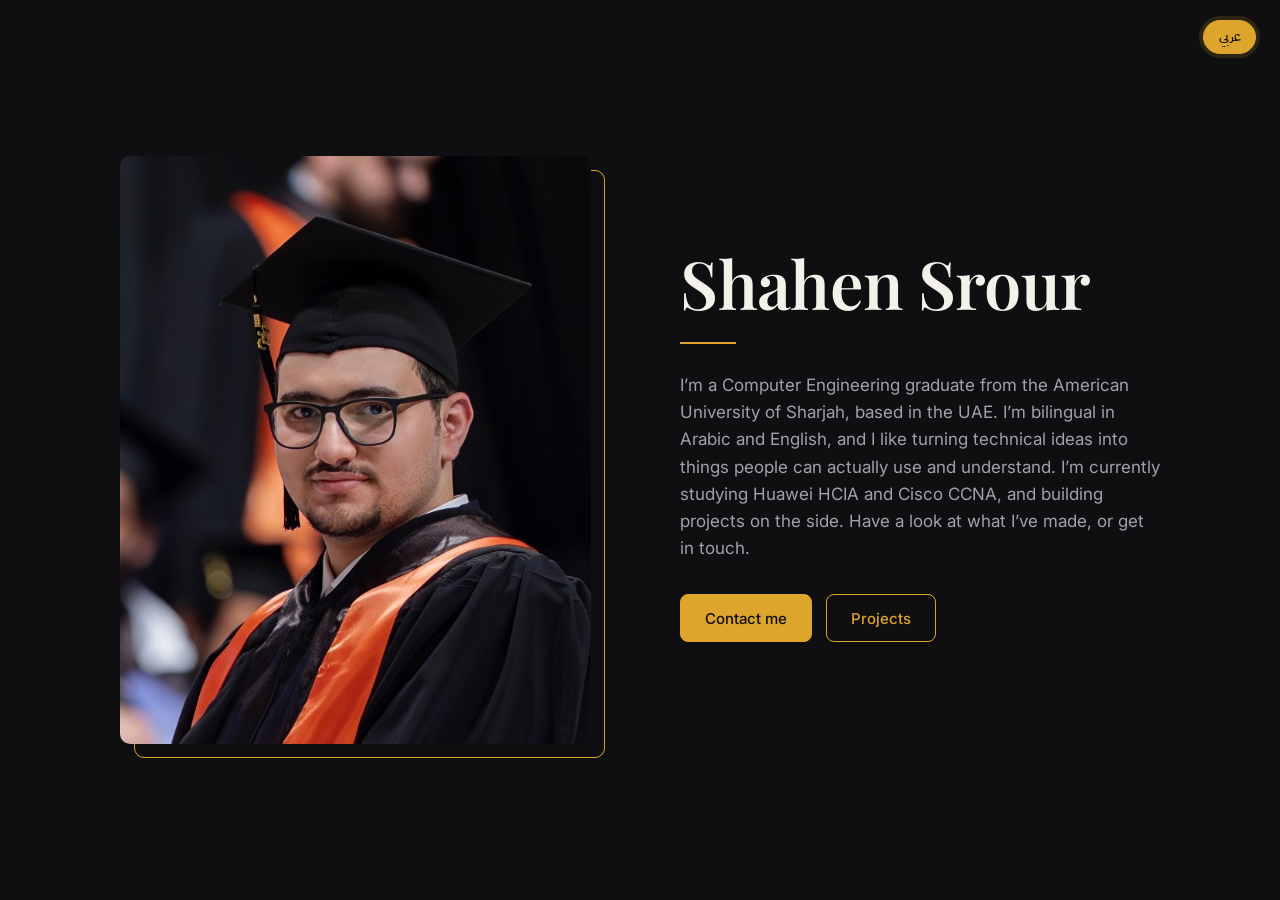
==== commit 822bb500: "Replace portfolio with new single-page site One-screen portfolio with photo, intro, contact panel (E" ====
--- a/index.html
+++ b/index.html
@@ -1,33 +1,125 @@
 <!DOCTYPE html>
-<html lang="en">
+<html lang="en" dir="ltr">
 <head>
   <meta charset="UTF-8">
-  <meta name="viewport" content="width=device-width, initial-scale=1.0">
+  <meta name="viewport" content="width=device-width, initial-scale=1, viewport-fit=cover">
   <title>Shahen Srour</title>
-  <meta name="description" content="Portfolio of Shahen Srour is currently offline.">
-  
-  <!-- Fonts -->
+  <meta name="description" content="Shahen Srour — portfolio">
   <link rel="preconnect" href="https://fonts.googleapis.com">
   <link rel="preconnect" href="https://fonts.gstatic.com" crossorigin>
-  <link href="https://fonts.googleapis.com/css2?family=Outfit:wght@300;400;600&display=swap" rel="stylesheet">
-  
-  <!-- Styling -->
+  <link rel="stylesheet" href="https://fonts.googleapis.com/css2?family=IBM+Plex+Sans+Arabic:wght@400;500;600&family=Inter:wght@400;500;600&family=Playfair+Display:wght@500;600&display=swap">
   <link rel="stylesheet" href="style.css">
+  <!-- Loaded in <head> (not deferred) so the saved language/direction is set before first paint. -->
+  <script src="script.js"></script>
 </head>
 <body>
-  <main class="container">
-    <div class="content">
-      <h1 class="name">Shahen Srour</h1>
-      <p class="title">Front-End Developer</p>
-      
-      <p class="message">My portfolio is currently down for a refresh.</p>
-      
-      <div class="links">
-        <a href="mailto:shahenmohdturki@gmail.com" class="link-item" id="emailLink">Email</a>
-        <span class="separator">/</span>
-        <a href="https://www.linkedin.com/in/shahen-srour/" target="_blank" rel="noopener noreferrer" class="link-item" id="linkedinLink">LinkedIn</a>
+
+  <button type="button" class="lang-toggle" id="lang-toggle" lang="ar"
+          aria-label="Switch to Arabic"
+          data-i18n="toggle" data-i18n-attr="aria-label:toggleAria">عربي</button>
+
+  <main class="stage" id="main">
+    <figure class="photo">
+      <img src="assets/photo.jpg" width="763" height="763"
+           alt="Portrait of Shahen Srour" data-i18n-attr="alt:photoAlt">
+    </figure>
+
+    <section class="content" aria-labelledby="name">
+      <h1 class="name" id="name" data-i18n="name">Shahen Srour</h1>
+      <span class="divider" aria-hidden="true"></span>
+
+      <div class="panels" id="panels">
+        <!-- Default content -->
+        <div class="panel panel--intro" id="panel-intro">
+          <p class="intro" data-i18n="intro">I’m a Computer Engineering graduate from the American University of Sharjah, based in the UAE. I’m bilingual in Arabic and English, and I like turning technical ideas into things people can actually use and understand. I’m currently studying Huawei HCIA and Cisco CCNA, and building projects on the side. Have a look at what I’ve made, or get in touch.</p>
+          <div class="actions">
+            <button type="button" class="btn btn--primary" id="contact-btn" data-i18n="contact">Contact me</button>
+            <button type="button" class="btn btn--outline" id="projects-btn"
+                    aria-haspopup="dialog" aria-controls="projects-modal" data-i18n="projects">Projects</button>
+          </div>
+        </div>
+
+        <!-- Socials (hidden until "Contact me") -->
+        <div class="panel panel--socials" id="panel-socials" inert>
+          <ul class="socials" aria-label="Social links" data-i18n-attr="aria-label:socialsLabel">
+            <li>
+              <a class="social-link" href="#" data-social="email">
+                <span class="social-icon" aria-hidden="true">
+                  <svg viewBox="0 0 24 24" fill="none" stroke="currentColor" stroke-width="1.6" stroke-linecap="round" stroke-linejoin="round"><path d="M4 4h16c1.1 0 2 .9 2 2v12c0 1.1-.9 2-2 2H4c-1.1 0-2-.9-2-2V6c0-1.1.9-2 2-2z"/><path d="M22 6l-10 7L2 6"/></svg>
+                </span>
+                <span class="social-label" data-i18n="email">Email</span>
+                <svg class="social-arrow" aria-hidden="true" viewBox="0 0 24 24" fill="none" stroke="currentColor" stroke-width="1.6" stroke-linecap="round" stroke-linejoin="round"><path d="M7 17L17 7M8 7h9v9"/></svg>
+              </a>
+            </li>
+            <li>
+              <a class="social-link" href="#" data-social="linkedin" target="_blank" rel="noopener noreferrer">
+                <span class="social-icon" aria-hidden="true">
+                  <svg viewBox="0 0 24 24" fill="none" stroke="currentColor" stroke-width="1.6" stroke-linecap="round" stroke-linejoin="round"><path d="M16 8a6 6 0 0 1 6 6v7h-4v-7a2 2 0 0 0-4 0v7h-4v-7a6 6 0 0 1 6-6z"/><rect x="2" y="9" width="4" height="12"/><circle cx="4" cy="4" r="2"/></svg>
+                </span>
+                <span class="social-label">LinkedIn</span>
+                <svg class="social-arrow" aria-hidden="true" viewBox="0 0 24 24" fill="none" stroke="currentColor" stroke-width="1.6" stroke-linecap="round" stroke-linejoin="round"><path d="M7 17L17 7M8 7h9v9"/></svg>
+              </a>
+            </li>
+            <li>
+              <a class="social-link" href="#" data-social="whatsapp" target="_blank" rel="noopener noreferrer">
+                <span class="social-icon" aria-hidden="true">
+                  <svg viewBox="0 0 24 24" fill="none" stroke="currentColor" stroke-width="1.6" stroke-linecap="round" stroke-linejoin="round"><path d="M3 21l1.65-3.8a9 9 0 1 1 3.4 2.9L3 21"/><path d="M9 10a.5.5 0 0 0 1 0V9a.5.5 0 0 0-1 0v1a5 5 0 0 0 5 5h1a.5.5 0 0 0 0-1h-1a.5.5 0 0 0 0 1"/></svg>
+                </span>
+                <span class="social-label" data-i18n="whatsapp">WhatsApp</span>
+                <svg class="social-arrow" aria-hidden="true" viewBox="0 0 24 24" fill="none" stroke="currentColor" stroke-width="1.6" stroke-linecap="round" stroke-linejoin="round"><path d="M7 17L17 7M8 7h9v9"/></svg>
+              </a>
+            </li>
+          </ul>
+          <button type="button" class="btn btn--ghost" id="socials-back">
+            <svg class="back-icon" aria-hidden="true" viewBox="0 0 24 24" fill="none" stroke="currentColor" stroke-width="1.8" stroke-linecap="round" stroke-linejoin="round"><path d="M19 12H5M12 19l-7-7 7-7"/></svg>
+            <span data-i18n="back">Back</span>
+          </button>
+        </div>
       </div>
+    </section>
+  </main>
+
+  <!-- Projects modal -->
+  <div class="modal" id="projects-modal" inert>
+    <div class="dialog" role="dialog" aria-modal="true" aria-labelledby="modal-title" aria-describedby="code-callout">
+      <div class="dialog-head">
+        <h2 class="dialog-title" id="modal-title" data-i18n="modalTitle">Projects</h2>
+        <button type="button" class="btn btn--ghost btn--sm" id="modal-back">
+          <svg class="back-icon" aria-hidden="true" viewBox="0 0 24 24" fill="none" stroke="currentColor" stroke-width="1.8" stroke-linecap="round" stroke-linejoin="round"><path d="M19 12H5M12 19l-7-7 7-7"/></svg>
+          <span data-i18n="back">Back</span>
+        </button>
+      </div>
+
+      <div class="card-area">
+        <img class="card-img" src="assets/card.jpg" width="275" height="435"
+             alt="My business card. The access code under my name is blurred."
+             data-i18n-attr="alt:cardAlt">
+        <p class="code-callout" id="code-callout">
+          <svg class="callout-arrow" aria-hidden="true" viewBox="0 0 24 40" fill="none" stroke="currentColor" stroke-width="1.8" stroke-linecap="round" stroke-linejoin="round"><path d="M12 38c3-10-3-20 0-34"/><path d="M6 10l6-6 6 6"/></svg>
+          <span class="callout-text" data-i18n="callout">That blurred line is the access code. You'll find it on my printed card.</span>
+        </p>
+      </div>
+
+      <form class="unlock" id="unlock-form" novalidate>
+        <label class="visually-hidden" for="code" data-i18n="codeLabel">Access code</label>
+        <div class="unlock-row">
+          <div class="code-field" id="code-field">
+            <input class="code-input" id="code" name="code" type="password"
+                   autocomplete="off" autocapitalize="off" spellcheck="false"
+                   placeholder="Access code" aria-describedby="code-error"
+                   data-i18n-attr="placeholder:codePlaceholder">
+            <button type="button" class="eye-toggle" id="eye-toggle"
+                    aria-controls="code" aria-pressed="false" aria-label="Show code">
+              <svg class="icon-eye" aria-hidden="true" viewBox="0 0 24 24" fill="none" stroke="currentColor" stroke-width="1.7" stroke-linecap="round" stroke-linejoin="round"><path d="M1 12s4-8 11-8 11 8 11 8-4 8-11 8-11-8-11-8z"/><circle cx="12" cy="12" r="3"/></svg>
+              <svg class="icon-eye-off" aria-hidden="true" viewBox="0 0 24 24" fill="none" stroke="currentColor" stroke-width="1.7" stroke-linecap="round" stroke-linejoin="round"><path d="M17.94 17.94A10.07 10.07 0 0 1 12 20c-7 0-11-8-11-8a18.45 18.45 0 0 1 5.06-5.94M9.9 4.24A9.12 9.12 0 0 1 12 4c7 0 11 8 11 8a18.5 18.5 0 0 1-2.16 3.19m-6.72-1.07a3 3 0 1 1-4.24-4.24"/><path d="M1 1l22 22"/></svg>
+            </button>
+          </div>
+          <button type="submit" class="btn btn--primary" data-i18n="submit">Unlock</button>
+        </div>
+        <p class="error" id="code-error" aria-live="polite"></p>
+      </form>
     </div>
-  </main>
+  </div>
+
 </body>
-</html>+</html>
--- a/style.css
+++ b/style.css
@@ -1,84 +1,692 @@
+/* ---------- Tokens ---------- */
 :root {
-  --bg-color: #000000;
-  --text-main: #ffffff;
-  --text-muted: #888888;
-  --font-family: 'Outfit', sans-serif;
-  --transition: color 0.2s ease;
-}
-
-* {
-  box-sizing: border-box;
+  --bg: #0F0F11;
+  --surface: #17171A;
+  --gold: #DDA52C;
+  --gold-hover: #E8B64C;
+  --gold-soft: rgba(221, 165, 44, 0.12);
+  --gold-line: rgba(221, 165, 44, 0.4);
+  --text: #F4F1EA;
+  --muted: #A1A1AA;
+  --line: rgba(244, 241, 234, 0.1);
+  --error: #EC8A5E;
+
+  --font-display: "Playfair Display", Georgia, "Times New Roman", serif;
+  --font-body: "Inter", system-ui, -apple-system, "Segoe UI", Roboto, sans-serif;
+  --font-ar: "IBM Plex Sans Arabic", "Segoe UI", Tahoma, sans-serif;
+
+  --radius: 10px;
+  --dur: 400ms;
+
+  /* 1vh fallback, upgraded to 1dvh where supported (mobile browser bars) */
+  --vh: 1vh;
+
+  /* Sizing (overridden on small / short screens) */
+  --photo-h: min(calc(var(--vh) * 66), 600px, 46vw);
+  --frame-offset: 14px;
+  --name-size: clamp(2.75rem, 5.2vw, 4.75rem);
+  --divider-space: 1.5rem;
+  --intro-size: 1.0625rem;
+  --btn-h: 48px;
+  --row-pad: 0.875rem;
+  --icon-box: 40px;
+
+  color-scheme: dark;
+}
+
+@supports (height: 1dvh) {
+  :root { --vh: 1dvh; }
+}
+
+/* ---------- Base ---------- */
+*,
+*::before,
+*::after { box-sizing: border-box; }
+
+html,
+body {
   margin: 0;
-  padding: 0;
-}
-
-html, body {
-  height: 100%;
-}
-
-body {
-  background-color: var(--bg-color);
-  color: var(--text-main);
-  font-family: var(--font-family);
   height: 100vh;
   height: 100dvh;
-  display: flex;
+  overflow: hidden;
+}
+
+body {
+  background: var(--bg);
+  color: var(--text);
+  font-family: var(--font-body);
+  font-size: 16px;
+  line-height: 1.6;
+  -webkit-font-smoothing: antialiased;
+  -moz-osx-font-smoothing: grayscale;
+}
+
+html[lang="ar"] body { font-family: var(--font-ar); }
+
+img { display: block; max-width: 100%; }
+
+button,
+input { font: inherit; color: inherit; }
+
+:focus-visible {
+  outline: 2px solid var(--gold);
+  outline-offset: 3px;
+}
+
+.visually-hidden {
+  position: absolute !important;
+  width: 1px; height: 1px;
+  padding: 0; margin: -1px;
+  overflow: hidden;
+  clip: rect(0 0 0 0);
+  white-space: nowrap;
+  border: 0;
+}
+
+/* ---------- Language toggle ---------- */
+.lang-toggle {
+  position: fixed;
+  top: calc(env(safe-area-inset-top, 0px) + 1.25rem);
+  inset-inline-end: 1.5rem;
+  z-index: 10;
+  min-height: 34px;
+  padding: 0.25rem 0.9rem;
+  background: var(--gold);
+  border: 1px solid var(--gold);
+  border-radius: 999px;
+  color: var(--bg);
+  font-size: 0.8125rem;
+  font-weight: 600;
+  cursor: pointer;
+  box-shadow: 0 0 0 4px rgba(221, 165, 44, 0.15);
+  transition: background-color 0.2s ease, border-color 0.2s ease, box-shadow 0.2s ease;
+}
+.lang-toggle:hover {
+  background: var(--gold-hover);
+  border-color: var(--gold-hover);
+  box-shadow: 0 0 0 6px rgba(221, 165, 44, 0.2);
+}
+.lang-toggle:lang(ar) { font-family: var(--font-ar); }
+.lang-toggle:lang(en) { font-family: var(--font-body); }
+
+/* ---------- Layout ---------- */
+.stage {
+  height: 100vh;
+  height: 100dvh;
+  display: grid;
+  grid-template-columns: auto minmax(0, 30rem);
   justify-content: center;
   align-items: center;
-  padding: 2rem;
-  overflow: hidden;
-}
-
-.container {
+  column-gap: clamp(3rem, 7vw, 7rem);
+  padding: 2rem clamp(1.5rem, 5vw, 4rem);
+}
+
+/* ---------- Photo ---------- */
+.photo {
+  position: relative;
+  margin: 0;
+  height: var(--photo-h);
+  width: calc(var(--photo-h) * 0.8);
+  justify-self: end;
+}
+
+/* offset gold frame */
+.photo::before {
+  content: "";
+  position: absolute;
+  inset: 0;
+  border: 1px solid var(--gold);
+  border-radius: var(--radius);
+  transform: translate(var(--frame-offset), var(--frame-offset));
+}
+html[dir="rtl"] .photo::before {
+  transform: translate(calc(var(--frame-offset) * -1), var(--frame-offset));
+}
+
+.photo img {
+  position: relative;
+  width: 100%;
+  height: 100%;
+  object-fit: cover;
+  border-radius: var(--radius);
+  background: #1B1B1F;
+}
+
+/* ---------- Text column ---------- */
+.content { min-width: 0; }
+
+.name {
+  margin: 0;
+  font-family: var(--font-display);
+  font-weight: 600;
+  font-size: var(--name-size);
+  line-height: 1.05;
+  letter-spacing: -0.01em;
+}
+html[lang="ar"] .name {
+  font-family: var(--font-ar);
+  line-height: 1.3;
+  letter-spacing: 0;
+}
+
+.divider {
+  display: block;
+  width: 56px;
+  height: 2px;
+  background: var(--gold);
+  margin-block: var(--divider-space) calc(var(--divider-space) + 0.25rem);
+}
+
+/* Both panels share one grid cell, so they cross-fade in the same spot */
+.panels {
+  display: grid;
+  align-items: start;
+}
+
+.panel {
+  grid-area: 1 / 1;
+  opacity: 1;
+  transform: none;
+  visibility: visible;
+  transition:
+    opacity var(--dur) ease,
+    transform var(--dur) ease,
+    visibility 0s linear 0s;
+}
+
+.panel--socials,
+.panels.show-socials .panel--intro {
+  opacity: 0;
+  transform: translateY(10px);
+  visibility: hidden;
+  pointer-events: none;
+  transition:
+    opacity var(--dur) ease,
+    transform var(--dur) ease,
+    visibility 0s linear var(--dur);
+}
+
+.panels.show-socials .panel--socials {
+  opacity: 1;
+  transform: none;
+  visibility: visible;
+  pointer-events: auto;
+  transition:
+    opacity var(--dur) ease,
+    transform var(--dur) ease,
+    visibility 0s linear 0s;
+}
+
+.intro {
+  margin: 0 0 2rem;
+  max-width: 30rem;
+  color: var(--muted);
+  font-size: var(--intro-size);
+}
+
+.actions {
+  display: flex;
+  flex-wrap: wrap;
+  gap: 0.875rem;
+}
+
+/* ---------- Buttons ---------- */
+.btn {
+  display: inline-flex;
+  align-items: center;
+  justify-content: center;
+  gap: 0.5rem;
+  min-height: var(--btn-h);
+  padding: 0 1.5rem;
+  border: 1px solid var(--gold);
+  border-radius: 8px;
+  font-size: 0.9375rem;
+  font-weight: 500;
+  line-height: 1;
+  text-decoration: none;
+  cursor: pointer;
+  transition: background-color 0.2s ease, border-color 0.2s ease, color 0.2s ease;
+}
+
+.btn--primary { background: var(--gold); color: var(--bg); }
+.btn--primary:hover { background: var(--gold-hover); border-color: var(--gold-hover); }
+
+.btn--outline { background: transparent; color: var(--gold); }
+.btn--outline:hover { background: var(--gold-soft); }
+
+.btn--ghost {
+  background: transparent;
+  border-color: var(--line);
+  color: var(--muted);
+  padding: 0 1.1rem;
+}
+.btn--ghost:hover { color: var(--text); border-color: var(--gold-line); }
+
+.btn--sm { min-height: 36px; padding: 0 0.875rem; font-size: 0.875rem; }
+
+.back-icon { width: 16px; height: 16px; flex: none; }
+html[dir="rtl"] .back-icon { transform: scaleX(-1); }
+
+/* ---------- Socials ---------- */
+.socials {
+  list-style: none;
+  margin: 0 0 1.5rem;
+  padding: 0;
+  border-top: 1px solid var(--line);
+}
+.socials li { border-bottom: 1px solid var(--line); }
+
+.social-link {
+  display: flex;
+  align-items: center;
+  gap: 1rem;
+  padding: var(--row-pad) 0.25rem;
+  border-radius: 6px;
+  color: var(--text);
+  text-decoration: none;
+  font-weight: 500;
+  transition: color 0.2s ease;
+}
+
+.social-icon {
+  display: grid;
+  place-items: center;
+  flex: none;
+  width: var(--icon-box);
+  height: var(--icon-box);
+  border: 1px solid var(--gold-line);
+  border-radius: 50%;
+  color: var(--gold);
+  transition: background-color 0.2s ease;
+}
+.social-icon svg { width: 18px; height: 18px; }
+
+.social-label { flex: 1; }
+
+.social-arrow {
+  width: 18px;
+  height: 18px;
+  color: var(--muted);
+  transition: color 0.2s ease, transform 0.2s ease;
+}
+html[dir="rtl"] .social-arrow { transform: scaleX(-1); }
+
+.social-link:hover { color: var(--gold); }
+.social-link:hover .social-icon { background: var(--gold-soft); }
+.social-link:hover .social-arrow { color: var(--gold); transform: translate(2px, -2px); }
+html[dir="rtl"] .social-link:hover .social-arrow { transform: translate(-2px, -2px) scaleX(-1); }
+
+/* ---------- Modal ---------- */
+.modal {
+  position: fixed;
+  inset: 0;
+  z-index: 20;
+  display: grid;
+  place-items: center;
+  padding: 1.25rem;
+  background: rgba(8, 8, 10, 0.78);
+  -webkit-backdrop-filter: blur(4px);
+  backdrop-filter: blur(4px);
+  opacity: 0;
+  visibility: hidden;
+  transition: opacity 0.3s ease, visibility 0s linear 0.3s;
+}
+.modal.is-open {
+  opacity: 1;
+  visibility: visible;
+  transition: opacity 0.3s ease, visibility 0s linear 0s;
+}
+
+.dialog {
+  width: min(100%, 36rem);
+  max-height: 100%;
+  overflow: auto;
+  padding: 1.5rem;
+  background: var(--surface);
+  border: 1px solid var(--line);
+  border-radius: 14px;
+  box-shadow: 0 30px 80px rgba(0, 0, 0, 0.5);
+  transform: scale(0.95) translateY(8px);
+  transition: transform 0.3s ease;
+}
+.modal.is-open .dialog { transform: none; }
+
+.dialog-head {
+  display: flex;
+  align-items: center;
+  justify-content: space-between;
+  gap: 1rem;
+  margin-bottom: 1.25rem;
+}
+
+.dialog-title {
+  margin: 0;
+  font-size: 1.125rem;
+  font-weight: 600;
+}
+
+/* Business card (centered) + upward arrow pointing at the blurred code.
+   --code-x: horizontal centre of the code in card.jpg (fraction of width)
+   --code-bottom: bottom edge of the code (fraction of height)
+   Adjust them if you swap in a different card image. */
+.card-area {
+  --card-h: clamp(200px, calc(var(--vh) * 34), 290px);
+  --card-w: calc(var(--card-h) * 275 / 435);
+  --code-x: 0.4;
+  --code-bottom: 0.92;
+
+  display: flex;
+  flex-direction: column;
+  align-items: center;
+}
+
+.card-img {
+  width: var(--card-w);
+  height: var(--card-h);
+  object-fit: cover;
+  border-radius: var(--radius);
+  border: 1px solid var(--line);
+  background: #111215;
+}
+
+.code-callout {
+  display: flex;
+  flex-direction: column;
+  align-items: center;
+  gap: 0.25rem;
+  max-width: 24rem;
+  /* pull the arrow up so its tip sits just under the code */
+  margin: calc(var(--card-h) * (var(--code-bottom) - 1)) 0 0;
+  color: var(--gold);
+  font-size: 0.875rem;
+  font-weight: 500;
+  line-height: 1.4;
   text-align: center;
-  max-width: 480px;
-}
-
-.name {
-  font-size: 2.25rem;
+}
+
+.callout-arrow {
+  flex: none;
+  width: 24px;
+  height: 40px;
+  /* the card image doesn't mirror in RTL, so this physical shift is correct in both */
+  transform: translateX(calc(var(--card-w) * (var(--code-x) - 0.5)));
+  filter: drop-shadow(0 0 2px rgba(0, 0, 0, 0.9));
+}
+
+.unlock {
+  display: flex;
+  flex-direction: column;
+  align-items: center;
+  gap: 0.5rem;
+  margin-top: 1.5rem;
+  text-align: center;
+}
+
+.unlock-row {
+  display: flex;
+  gap: 0.5rem;
+  width: min(100%, 22rem);
+}
+
+.code-field {
+  position: relative;
+  flex: 1;
+  min-width: 0;
+  display: flex;
+}
+
+.code-input {
+  width: 100%;
+  min-width: 0;
+  height: 44px;
+  padding-block: 0;
+  padding-inline: 0.875rem 2.75rem; /* room for the eye button */
+  background: var(--bg);
+  border: 1px solid rgba(244, 241, 234, 0.2);
+  border-radius: 8px;
+  color: var(--text);
+  transition: border-color 0.2s ease;
+}
+.code-input::placeholder { color: var(--muted); }
+.code-input:focus-visible { outline-offset: 2px; border-color: var(--gold); }
+.code-input[aria-invalid="true"] { border-color: var(--error); }
+
+.unlock .btn { min-height: 44px; padding: 0 1.1rem; }
+
+.eye-toggle {
+  position: absolute;
+  inset-block: 4px;
+  inset-inline-end: 4px;
+  width: 36px;
+  display: grid;
+  place-items: center;
+  padding: 0;
+  background: none;
+  border: 0;
+  border-radius: 6px;
+  color: var(--muted);
+  cursor: pointer;
+  transition: color 0.2s ease;
+}
+.eye-toggle:hover,
+.eye-toggle[aria-pressed="true"] { color: var(--gold); }
+.eye-toggle:focus-visible { outline-offset: 0; }
+.eye-toggle svg { width: 18px; height: 18px; }
+.eye-toggle .icon-eye-off,
+.eye-toggle[aria-pressed="true"] .icon-eye { display: none; }
+.eye-toggle[aria-pressed="true"] .icon-eye-off { display: block; }
+
+.error {
+  margin: 0;
+  min-height: 1.3em;
+  font-size: 0.8125rem;
+  font-weight: 500;
+  color: var(--error);
+}
+
+@keyframes shake {
+  0%, 100% { transform: translateX(0); }
+  20% { transform: translateX(-6px); }
+  40% { transform: translateX(6px); }
+  60% { transform: translateX(-4px); }
+  80% { transform: translateX(4px); }
+}
+.is-shaking { animation: shake 0.4s ease; }
+
+/* ---------- Huawei brief page (huawei-brief.html) ---------- */
+.brief {
+  height: 100vh;
+  height: 100dvh;
+  max-width: 40rem;
+  margin-inline: auto;
+  display: flex;
+  flex-direction: column;
+  justify-content: center;
+  padding: 5rem 1.5rem 3rem;
+}
+
+.brief-back {
+  position: fixed;
+  top: calc(env(safe-area-inset-top, 0px) + 1.25rem);
+  inset-inline-start: 1.5rem;
+  z-index: 10;
+  display: inline-flex;
+  align-items: center;
+  gap: 0.5rem;
+  min-height: 34px;
+  border-radius: 6px;
+  color: var(--muted);
+  font-size: 0.875rem;
+  font-weight: 500;
+  text-decoration: none;
+  transition: color 0.2s ease;
+}
+.brief-back:hover { color: var(--gold); }
+
+.brief-eyebrow {
+  margin: 0 0 1rem;
+  color: var(--gold);
+  font-size: 0.8125rem;
   font-weight: 600;
-  letter-spacing: -0.02em;
-  margin-bottom: 0.25rem;
-}
-
-.title {
-  font-size: 1.1rem;
-  color: var(--text-muted);
-  font-weight: 300;
-  letter-spacing: 0.05em;
+  letter-spacing: 0.16em;
   text-transform: uppercase;
-  margin-bottom: 2rem;
-}
-
-.message {
-  font-size: 1.15rem;
-  line-height: 1.6;
-  color: var(--text-main);
-  font-weight: 300;
-  margin-bottom: 2.5rem;
-}
-
-.links {
-  display: flex;
-  justify-content: center;
-  align-items: center;
-  gap: 12px;
-}
-
-.link-item {
-  color: var(--text-muted);
-  text-decoration: none;
-  font-size: 1.05rem;
-  font-weight: 400;
-  transition: var(--transition);
-}
-
-.link-item:hover {
-  color: var(--text-main);
-}
-
-.separator {
-  color: #333333;
-  font-weight: 300;
-  user-select: none;
-}+}
+
+.brief-title {
+  margin: 0;
+  font-family: var(--font-display);
+  font-weight: 600;
+  font-size: clamp(2.25rem, 5vw, 3.75rem);
+  line-height: 1.1;
+}
+
+.brief .divider { margin-inline: 0; } /* align with the text, also on mobile */
+
+.brief-lead {
+  margin: 0 0 2.25rem;
+  max-width: 34rem;
+  color: var(--muted);
+  font-size: 1.0625rem;
+}
+
+.brief-status {
+  display: flex;
+  align-items: center;
+  gap: 1rem;
+  width: fit-content;
+  max-width: 100%;
+  padding: 1.125rem 1.5rem;
+  border: 1px solid var(--gold-line);
+  border-radius: var(--radius);
+  background: rgba(221, 165, 44, 0.06);
+}
+
+.status-dot {
+  flex: none;
+  width: 10px;
+  height: 10px;
+  border-radius: 50%;
+  background: var(--gold);
+  animation: status-pulse 2.2s ease-out infinite;
+}
+@keyframes status-pulse {
+  0%   { box-shadow: 0 0 0 0 rgba(221, 165, 44, 0.55); }
+  70%  { box-shadow: 0 0 0 10px rgba(221, 165, 44, 0); }
+  100% { box-shadow: 0 0 0 0 rgba(221, 165, 44, 0); }
+}
+
+.status-text { margin: 0; }
+
+.status-label {
+  display: block;
+  color: var(--muted);
+  font-size: 0.75rem;
+  font-weight: 500;
+  letter-spacing: 0.12em;
+  text-transform: uppercase;
+}
+
+.status-date {
+  display: block;
+  color: var(--text);
+  font-size: 1.25rem;
+  font-weight: 600;
+}
+
+.brief-sign {
+  margin: 2.5rem 0 0;
+  color: var(--muted);
+  font-size: 0.9375rem;
+}
+
+.brief-name {
+  display: block;
+  margin-top: 0.25rem;
+  color: var(--text);
+  font-family: var(--font-display);
+  font-size: 1.375rem;
+  font-weight: 500;
+}
+
+/* Arabic: no letter-spacing (it breaks joined letters), Arabic font for display text */
+html[lang="ar"] .brief-eyebrow,
+html[lang="ar"] .status-label { letter-spacing: 0; font-size: 0.875rem; }
+html[lang="ar"] .brief-title,
+html[lang="ar"] .brief-name { font-family: var(--font-ar); line-height: 1.35; }
+
+/* ---------- Short desktop / landscape phones ---------- */
+@media (min-width: 761px) and (max-height: 620px) {
+  :root {
+    --photo-h: min(calc(var(--vh) * 78), 46vw);
+    --frame-offset: 10px;
+    --name-size: clamp(2.25rem, 4.5vw, 3.25rem);
+    --divider-space: 0.875rem;
+    --intro-size: 0.9375rem;
+    --btn-h: 42px;
+    --row-pad: 0.4rem;
+    --icon-box: 34px;
+  }
+  .stage { padding-block: 1rem; }
+  .intro { margin-bottom: 1.25rem; }
+  .socials { margin-bottom: 1rem; }
+}
+
+/* ---------- Mobile: stack photo above text ---------- */
+@media (max-width: 760px) {
+  :root {
+    --photo-h: min(calc(var(--vh) * 30), 300px, 62vw);
+    --frame-offset: 10px;
+    --name-size: clamp(2rem, 9vw, 2.6rem);
+    --divider-space: 1rem;
+    --intro-size: 0.9375rem;
+    --btn-h: 44px;
+    --row-pad: 0.5rem;
+    --icon-box: 36px;
+  }
+
+  .stage {
+    grid-template-columns: minmax(0, 26rem);
+    grid-template-rows: auto auto;
+    align-content: center;
+    row-gap: calc(var(--vh) * 4.5);
+    padding:
+      calc(env(safe-area-inset-top, 0px) + 4rem)
+      1.5rem
+      calc(env(safe-area-inset-bottom, 0px) + 1.5rem);
+  }
+
+  .photo { justify-self: center; }
+
+  .content { text-align: center; }
+  .divider { margin-inline: auto; }
+  .intro { margin: 0 auto 1.25rem; }
+  .actions { justify-content: center; }
+  .actions .btn { flex: 1 1 0; padding: 0 1rem; }
+  .social-link { text-align: start; }
+  .socials { margin-bottom: 1rem; }
+
+  .dialog { padding: 1rem; }
+  .dialog-head { margin-bottom: 1rem; }
+  .card-area { --card-h: clamp(180px, calc(var(--vh) * 30), 240px); }
+  .code-callout { font-size: 0.8125rem; }
+  .unlock { margin-top: 1.25rem; gap: 0.375rem; }
+  .unlock .btn { padding: 0 0.875rem; }
+
+  .brief { padding: 5rem 1.5rem 2rem; }
+  .brief-lead { font-size: 0.9375rem; margin-bottom: 1.75rem; }
+  .brief-status { padding: 1rem 1.25rem; }
+  .brief-sign { margin-top: 2rem; }
+}
+
+/* ---------- Reduced motion ---------- */
+@media (prefers-reduced-motion: reduce) {
+  *,
+  *::before,
+  *::after {
+    animation: none !important;
+    transition-duration: 0.01ms !important;
+    transition-delay: 0s !important;
+  }
+  .panel,
+  .dialog { transform: none !important; }
+}
